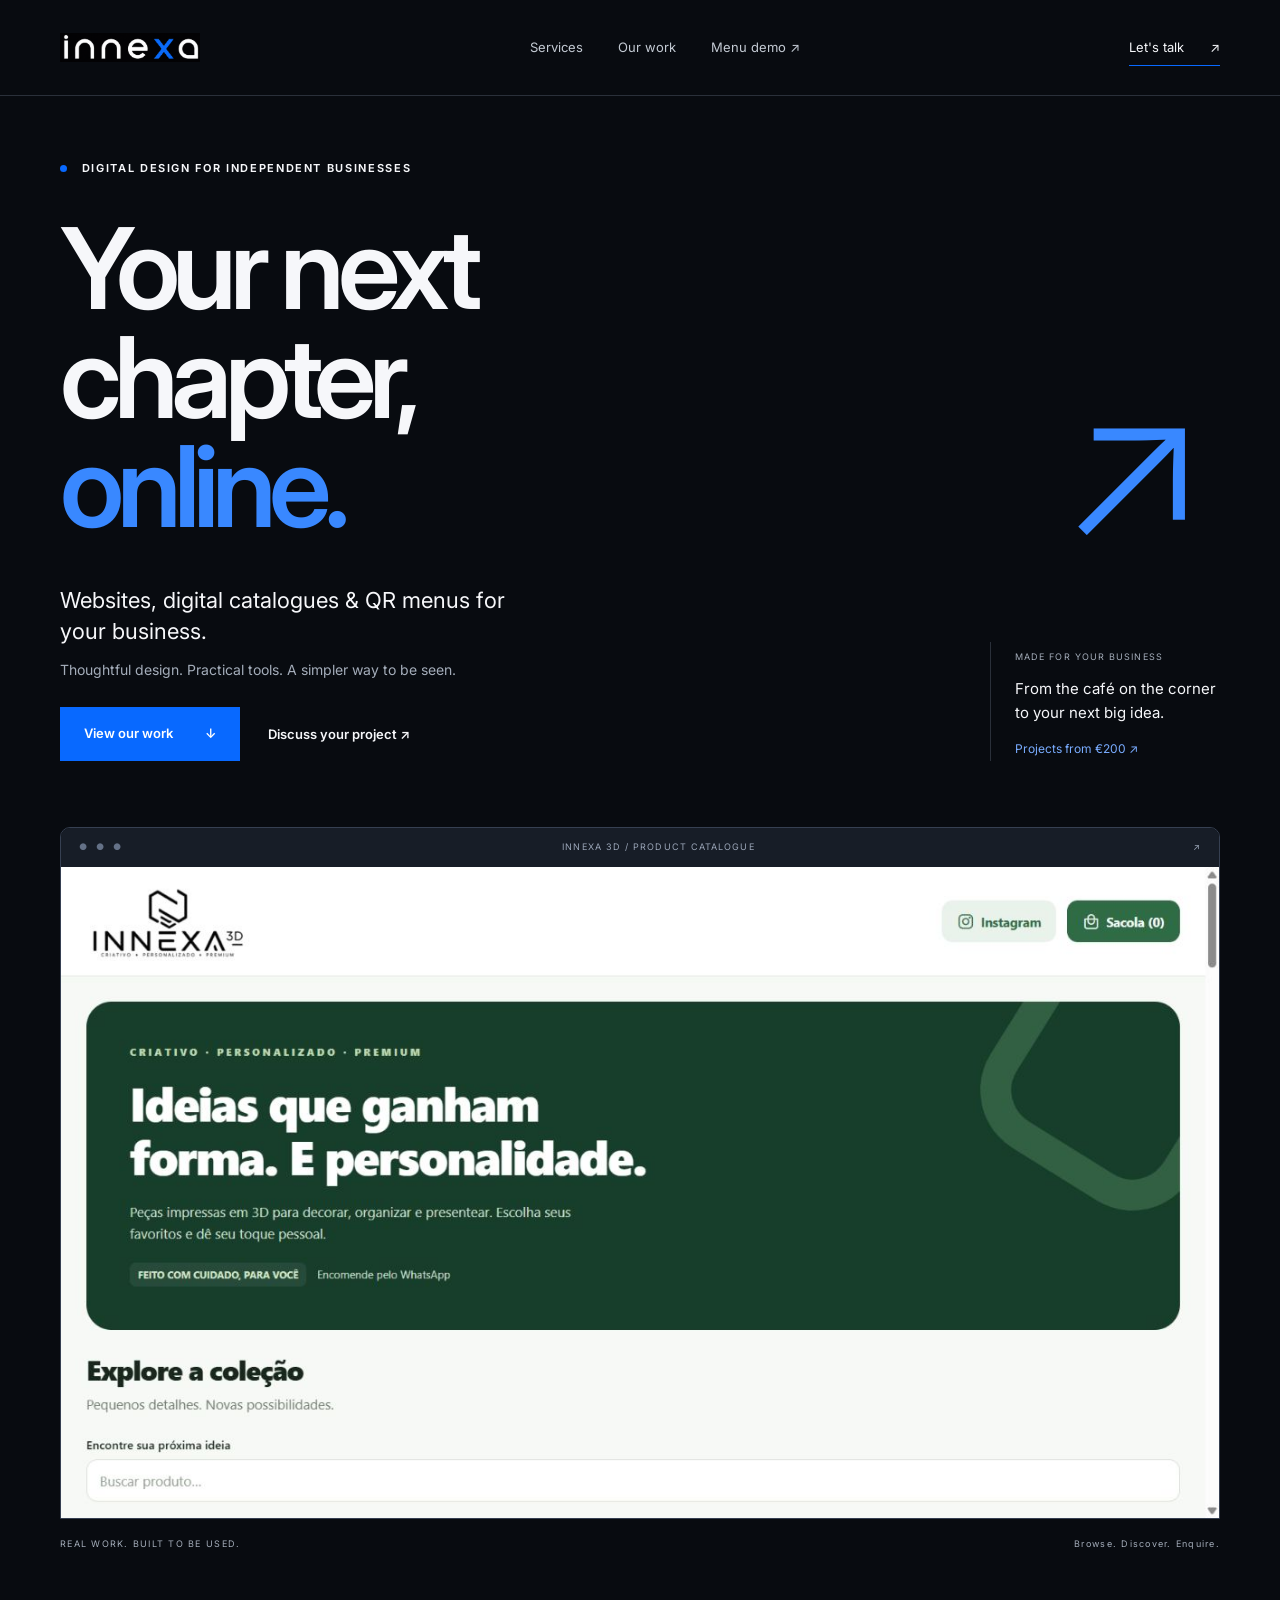
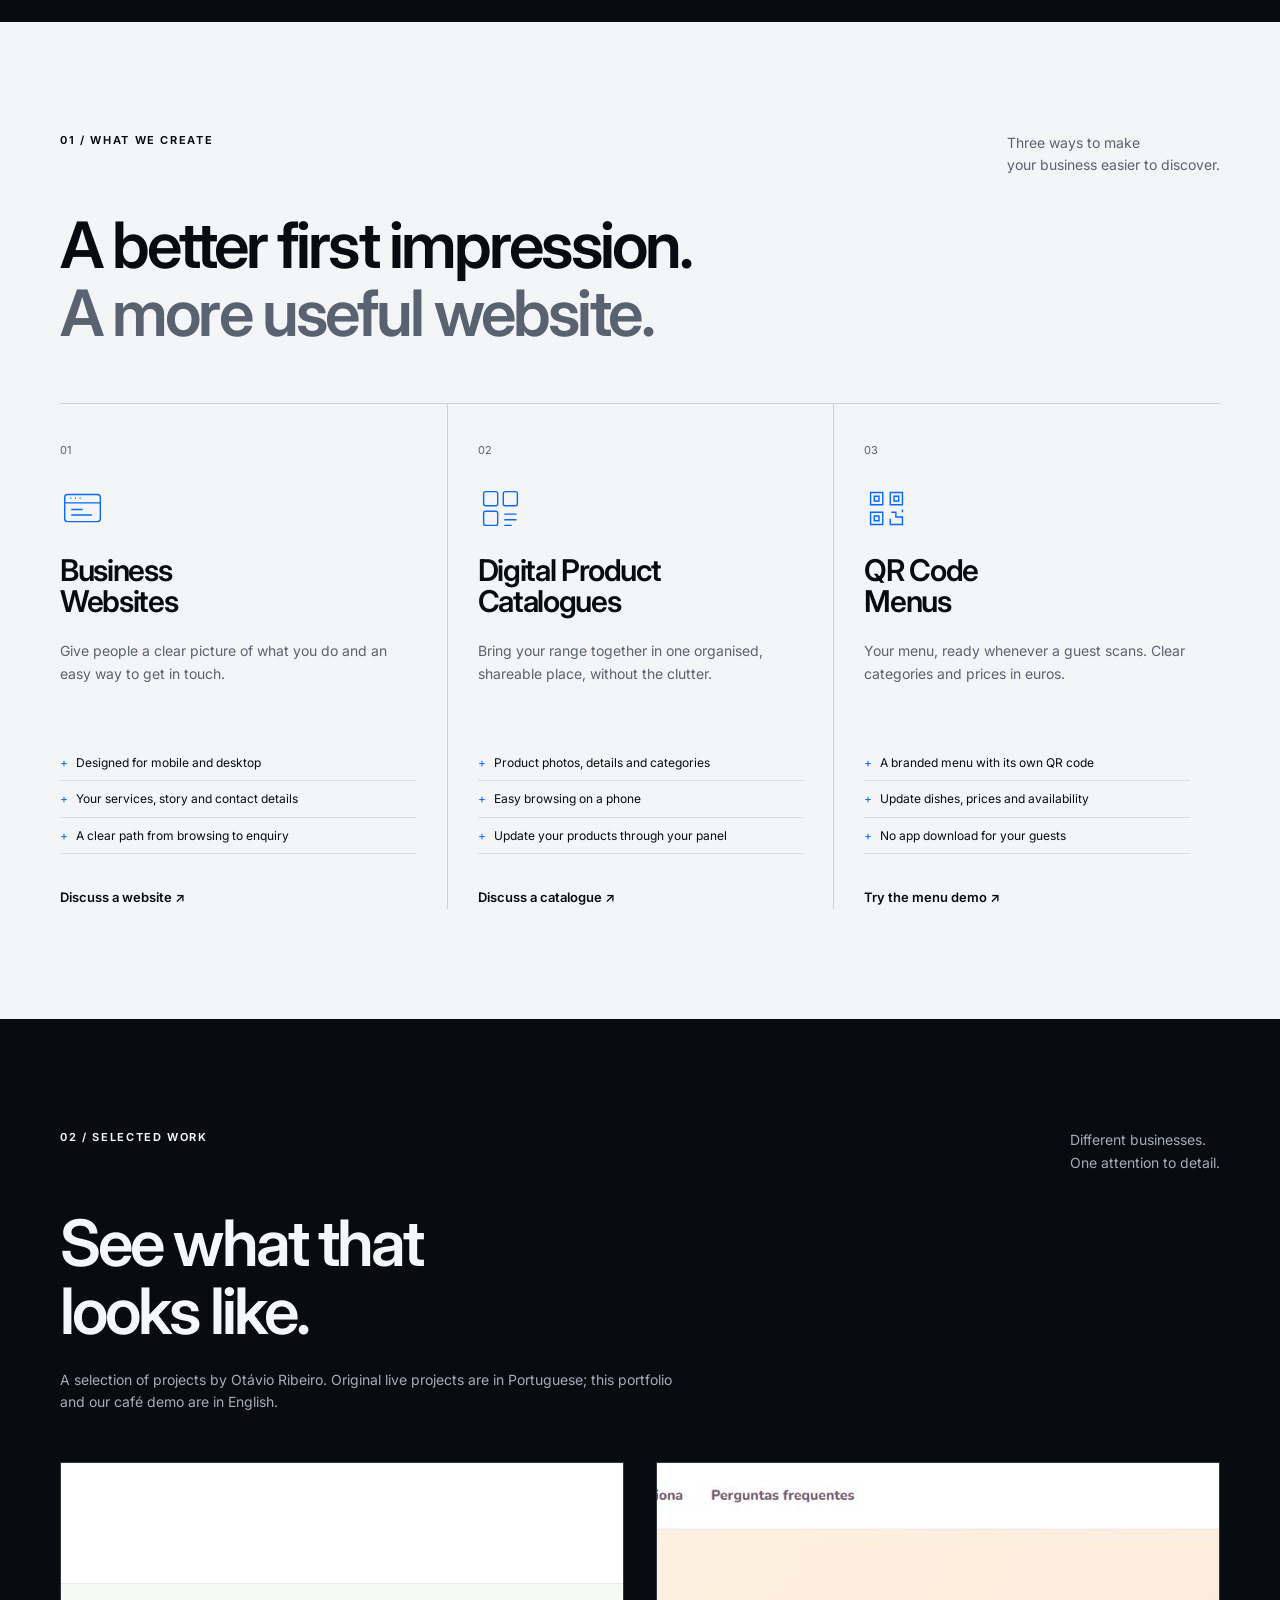
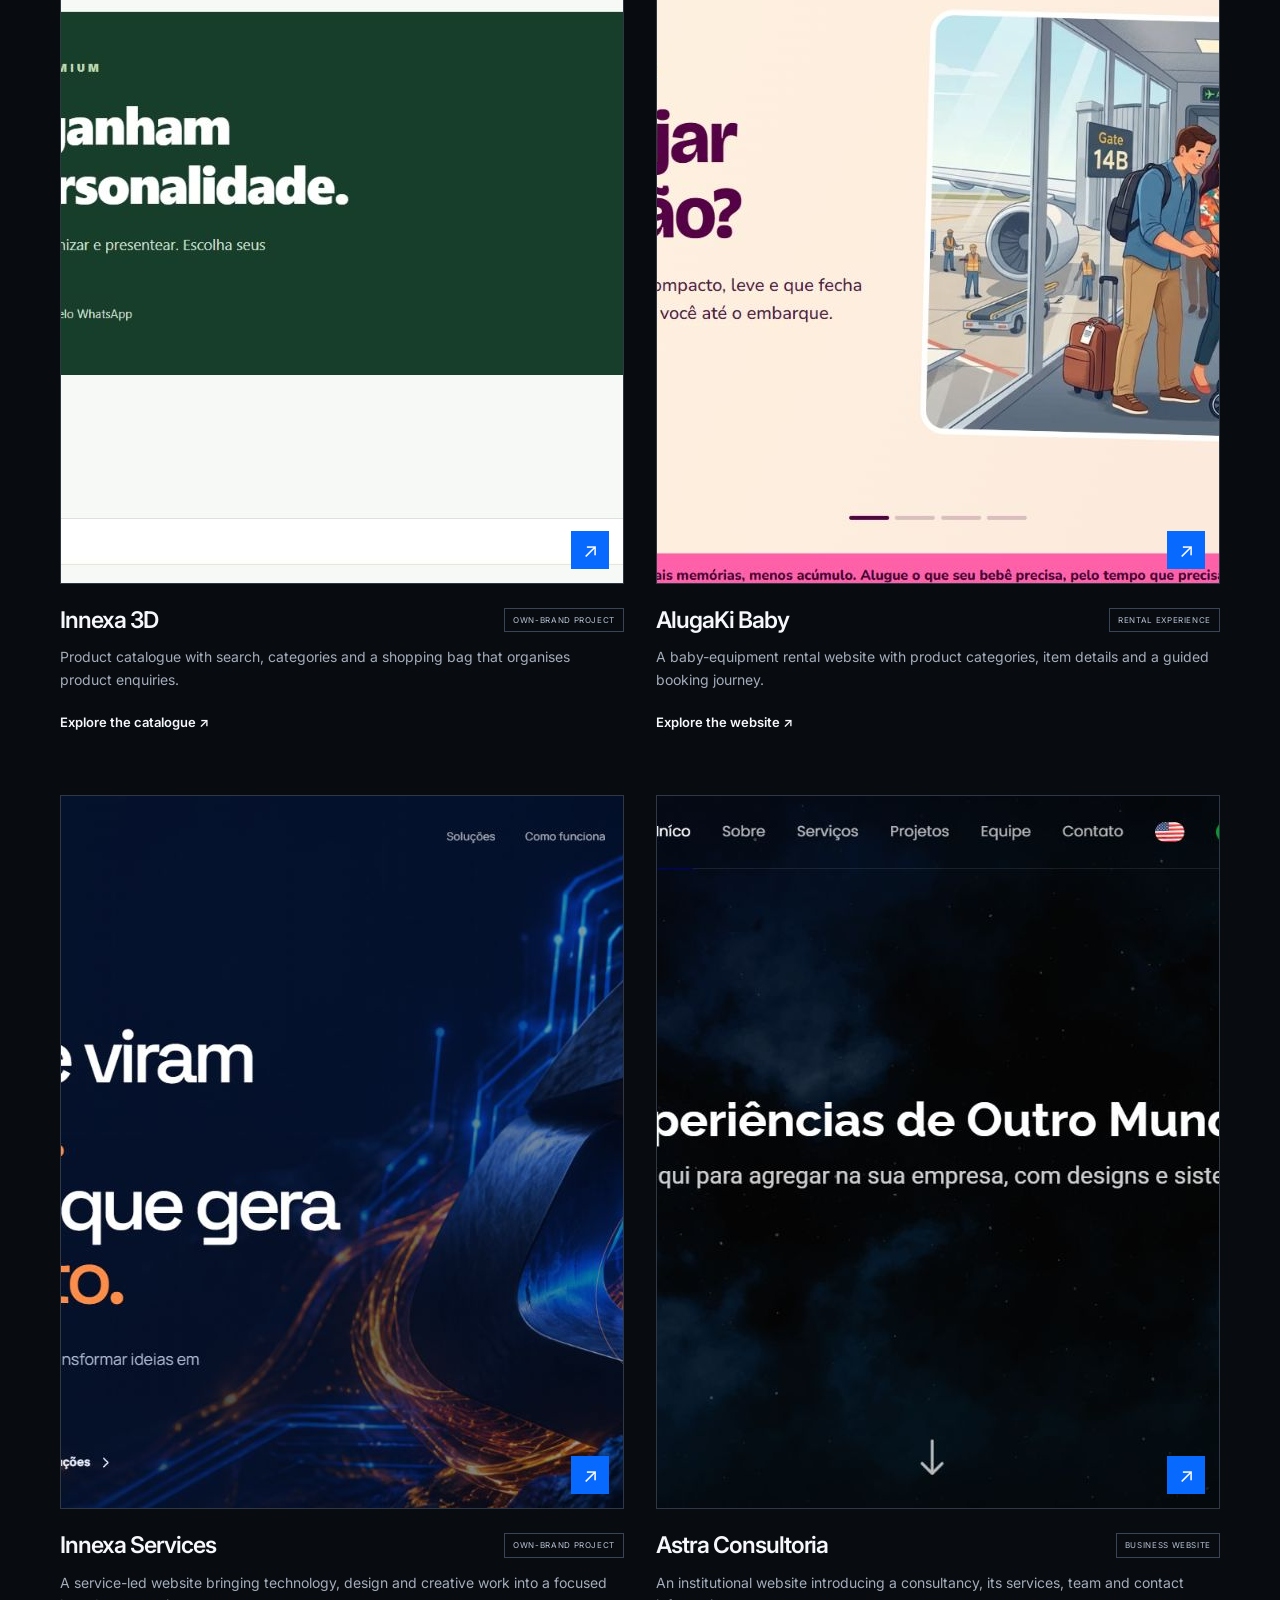
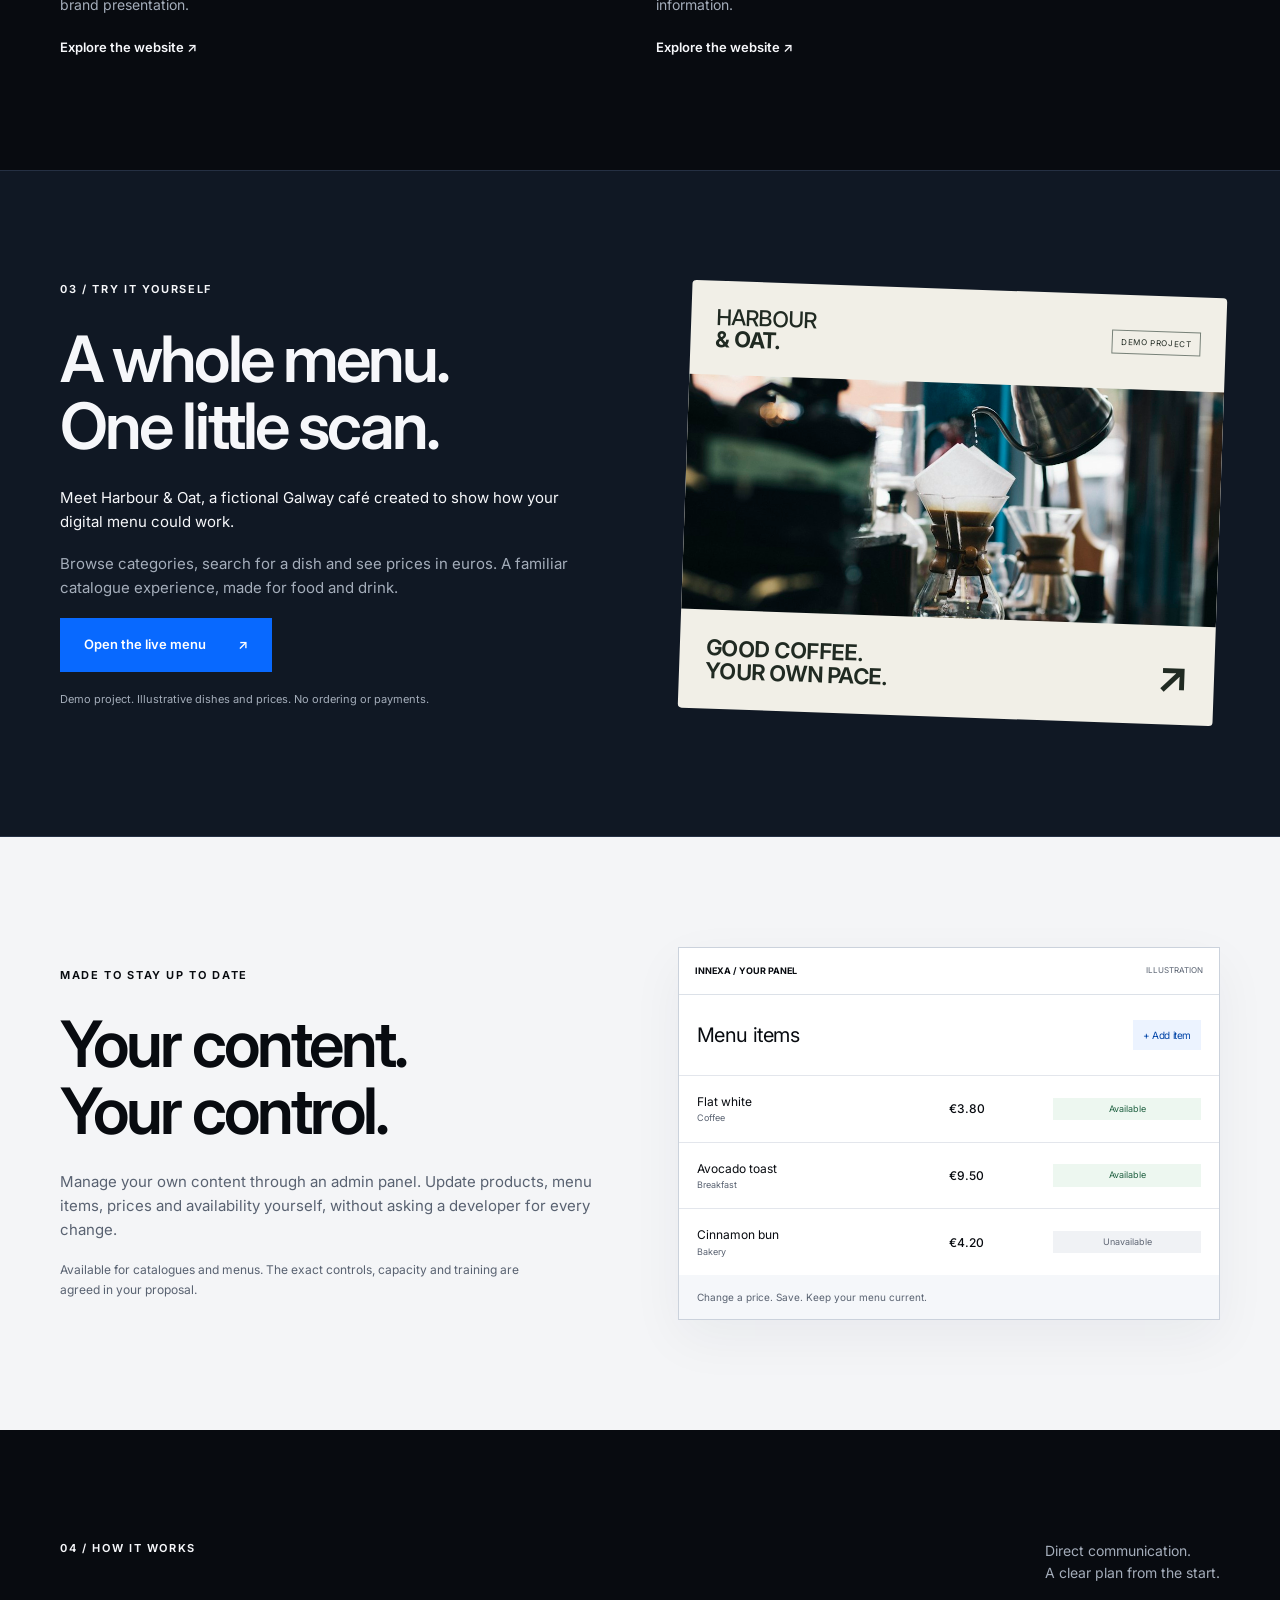
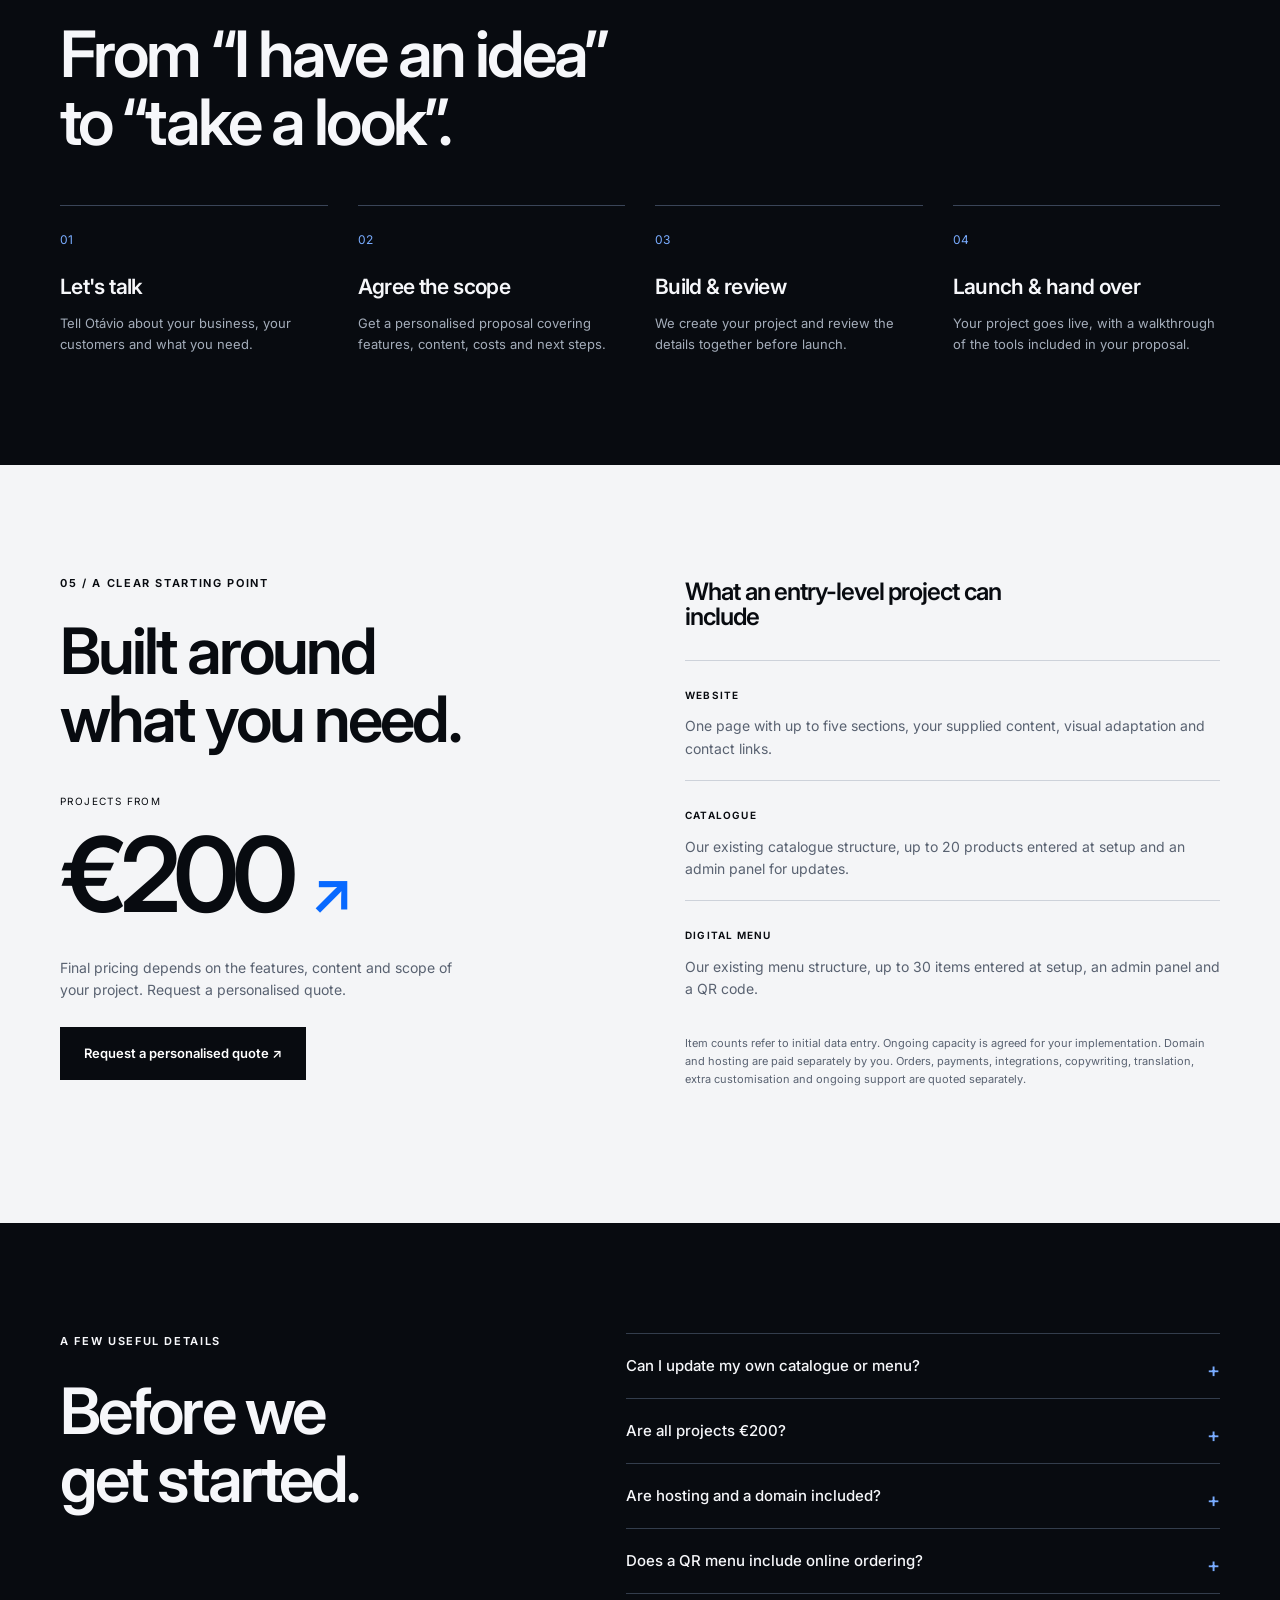
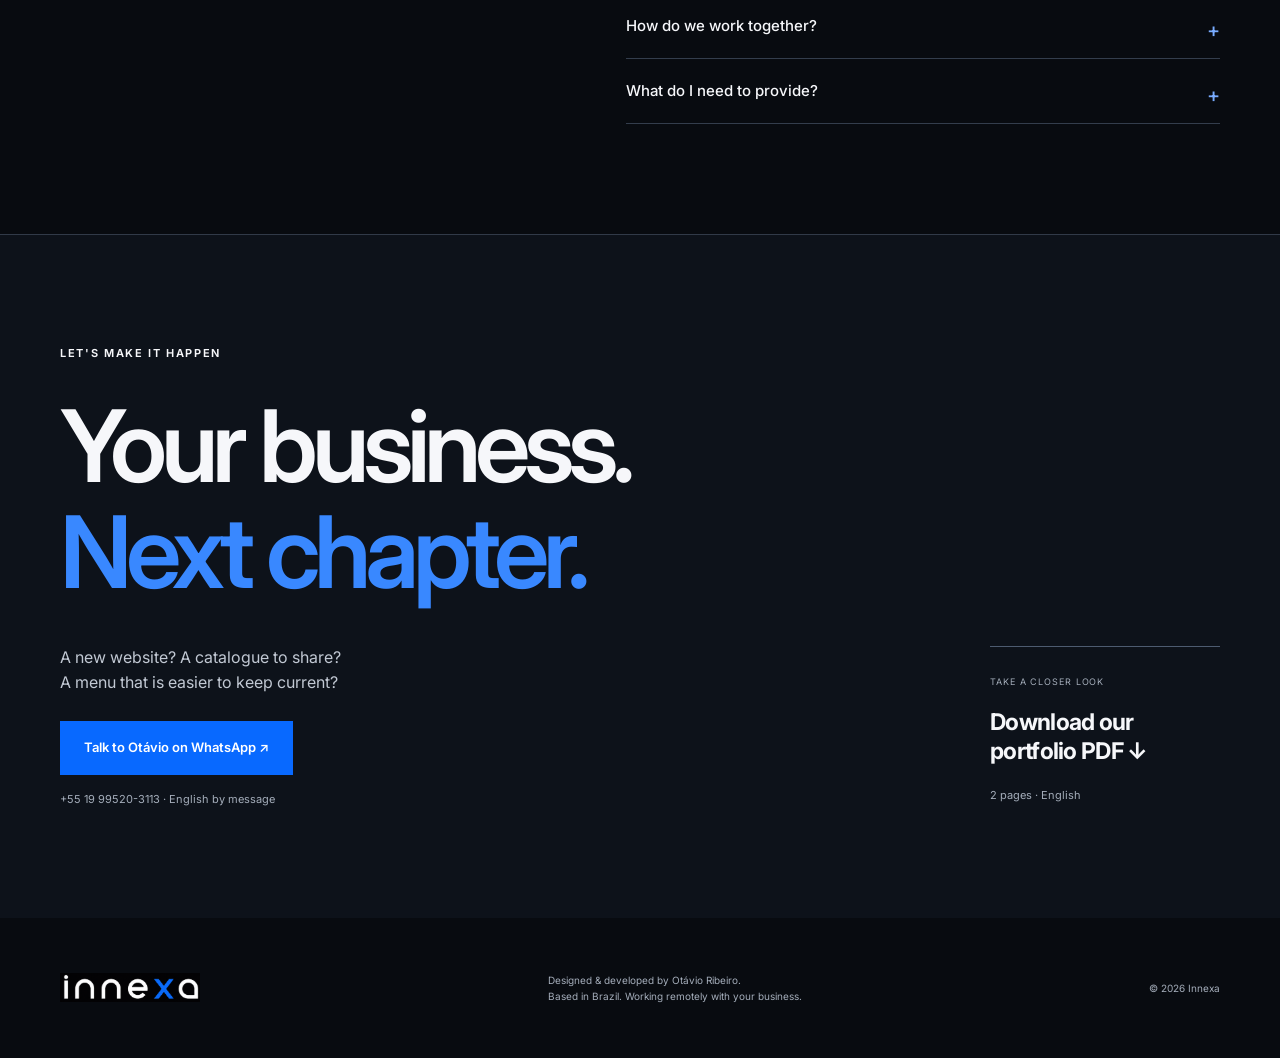
==== index.html @ e9f26f2a "Add Innexa Galway portfolio, menu demo and sales materials" ====
<!doctype html>
<html lang="en-IE">
<head>
  <meta charset="utf-8"><meta name="viewport" content="width=device-width,initial-scale=1">
  <title>Innexa | Websites, Catalogues & Digital Menus</title>
  <meta name="description" content="Websites, digital product catalogues and QR menus for independent businesses in Galway and beyond. Projects from €200. Built by Otávio Ribeiro, Innexa.">
  <meta name="theme-color" content="#080b10"><meta property="og:title" content="Your next chapter, online. | Innexa"><meta property="og:description" content="Websites, digital catalogues & QR menus for your business. Explore real projects and try our live café menu demo."><meta property="og:type" content="website"><meta property="og:image" content="assets/share.png">
  <link rel="icon" href="assets/favicon.svg" type="image/svg+xml"><link rel="stylesheet" href="styles.css"><script src="app.js" defer></script>
</head>
<body>
<a class="skip" href="#main">Skip to content</a>
<header class="header"><div class="wrap nav">
  <a class="brand" href="#" aria-label="Innexa home"><span class="wordmark"><img src="assets/innexa-logo.png" alt="Innexa"></span></a>
  <nav aria-label="Main navigation"><a href="#services">Services</a><a href="#work">Our work</a><a href="menu.html">Menu demo <span aria-hidden="true">↗</span></a></nav>
  <a class="nav-contact wa" href="https://wa.me/5519995203113?text=Hi%20Otavio%2C%20I%27d%20like%20to%20discuss%20a%20project%20for%20my%20business.">Let's talk <span aria-hidden="true">↗</span></a>
</div></header>
<main id="main">
<section class="hero wrap">
  <div class="eyebrow"><span class="blue-dot"></span> DIGITAL DESIGN FOR INDEPENDENT BUSINESSES</div>
  <h1>Your next<br>chapter,<br><span>online.</span><span class="hero-arrow" aria-hidden="true">↗</span></h1>
  <div class="hero-bottom"><div><p class="hero-summary">Websites, digital catalogues &amp; QR menus for your business.</p><p class="muted">Thoughtful design. Practical tools. A simpler way to be seen.</p><div class="actions"><a class="button primary" href="#work">View our work <span aria-hidden="true">↓</span></a><a class="text-link wa" href="https://wa.me/5519995203113?text=Hi%20Otavio%2C%20I%27d%20like%20to%20discuss%20a%20project%20for%20my%20business.">Discuss your project ↗</a></div></div><div class="hero-note"><span>MADE FOR YOUR BUSINESS</span><p>From the café on the corner<br>to your next big idea.</p><a href="#pricing">Projects from €200 ↗</a></div></div>
</section>
<section class="showcase wrap" aria-label="Featured project previews"><div class="browser-frame"><div class="browser-bar"><span class="browser-dots" aria-hidden="true">● ● ●</span><span>INNEXA 3D / PRODUCT CATALOGUE</span><span aria-hidden="true">↗</span></div><a href="https://inexxa3d.vercel.app/" target="_blank" rel="noopener noreferrer" aria-label="Visit the Innexa 3D catalogue, opens a new tab"><img src="assets/innexa3d.png" width="1280" height="720" alt="The Innexa 3D catalogue, featuring a searchable collection of products in its original Portuguese interface"></a></div><div class="showcase-caption"><span>REAL WORK. BUILT TO BE USED.</span><span>Browse. Discover. Enquire.</span></div></section>
<section id="services" class="section light"><div class="wrap"><div class="section-top"><span class="eyebrow">01 / WHAT WE CREATE</span><p>Three ways to make<br>your business easier to discover.</p></div><h2>A better first impression.<br><span class="grey">A more useful website.</span></h2>
<div class="service-grid">
<article class="service"><span class="service-number">01</span><svg class="service-icon" viewBox="0 0 48 48" aria-hidden="true"><rect x="5" y="9" width="38" height="29" rx="3"/><path d="M5 18h38M11 13h1m4 0h1m4 0h1M12 25h12m-12 6h22"/></svg><h3>Business <br>Websites</h3><p>Give people a clear picture of what you do and an easy way to get in touch.</p><ul><li>Designed for mobile and desktop</li><li>Your services, story and contact details</li><li>A clear path from browsing to enquiry</li></ul><a class="text-link wa" data-service="a business website" href="https://wa.me/5519995203113">Discuss a website ↗</a></article>
<article class="service"><span class="service-number">02</span><svg class="service-icon" viewBox="0 0 48 48" aria-hidden="true"><rect x="6" y="6" width="15" height="15" rx="2"/><rect x="27" y="6" width="15" height="15" rx="2"/><rect x="6" y="27" width="15" height="15" rx="2"/><path d="M28 30h13m-13 6h13m-13 6h8"/></svg><h3>Digital Product <br>Catalogues</h3><p>Bring your range together in one organised, shareable place, without the clutter.</p><ul><li>Product photos, details and categories</li><li>Easy browsing on a phone</li><li>Update your products through your panel</li></ul><a class="text-link wa" data-service="a digital catalogue" href="https://wa.me/5519995203113">Discuss a catalogue ↗</a></article>
<article class="service"><span class="service-number">03</span><svg class="service-icon" viewBox="0 0 48 48" aria-hidden="true"><path d="M7 7h13v13H7zM28 7h13v13H28zM7 28h13v13H7zM29 28h5v5h7v8H28v-6m13-7v-3"/><path d="M11 11h5v5h-5zM32 11h5v5h-5zM11 32h5v5h-5z"/></svg><h3>QR Code <br>Menus</h3><p>Your menu, ready whenever a guest scans. Clear categories and prices in euros.</p><ul><li>A branded menu with its own QR code</li><li>Update dishes, prices and availability</li><li>No app download for your guests</li></ul><a class="text-link" href="menu.html">Try the menu demo ↗</a></article>
</div></div></section>
<section id="work" class="section wrap"><div class="section-top"><span class="eyebrow">02 / SELECTED WORK</span><p>Different businesses.<br>One attention to detail.</p></div><h2>See what that<br>looks like.</h2><p class="section-intro muted">A selection of projects by Otávio Ribeiro. Original live projects are in Portuguese; this portfolio and our café demo are in English.</p>
<div class="work-grid">
<article class="project"><a class="project-image" href="https://inexxa3d.vercel.app/" target="_blank" rel="noopener noreferrer"><img loading="lazy" src="assets/innexa3d.png" width="1280" height="720" alt="Innexa 3D product catalogue screenshot"><span class="image-arrow" aria-hidden="true">↗</span></a><div class="project-heading"><h3>Innexa 3D</h3><span class="tag">OWN-BRAND PROJECT</span></div><p>Product catalogue with search, categories and a shopping bag that organises product enquiries.</p><a class="text-link" href="https://inexxa3d.vercel.app/" target="_blank" rel="noopener noreferrer">Explore the catalogue ↗</a></article>
<article class="project"><a class="project-image" href="https://reserva.alugakibaby.com.br/" target="_blank" rel="noopener noreferrer"><img loading="lazy" src="assets/alugaki.png" width="1280" height="720" alt="AlugaKi Baby rental catalogue screenshot"><span class="image-arrow" aria-hidden="true">↗</span></a><div class="project-heading"><h3>AlugaKi Baby</h3><span class="tag">RENTAL EXPERIENCE</span></div><p>A baby-equipment rental website with product categories, item details and a guided booking journey.</p><a class="text-link" href="https://reserva.alugakibaby.com.br/" target="_blank" rel="noopener noreferrer">Explore the website ↗</a></article>
<article class="project"><a class="project-image" href="https://innexaservio-drv7y6jo.manus.space/" target="_blank" rel="noopener noreferrer"><img loading="lazy" src="assets/innexa-services.png" width="1265" height="712" alt="Innexa services website screenshot"><span class="image-arrow" aria-hidden="true">↗</span></a><div class="project-heading"><h3>Innexa Services</h3><span class="tag">OWN-BRAND PROJECT</span></div><p>A service-led website bringing technology, design and creative work into a focused brand presentation.</p><a class="text-link" href="https://innexaservio-drv7y6jo.manus.space/" target="_blank" rel="noopener noreferrer">Explore the website ↗</a></article>
<article class="project"><a class="project-image" href="https://astraconsultoria.free.nf/" target="_blank" rel="noopener noreferrer"><img loading="lazy" src="assets/astra.png" width="1265" height="712" alt="Astra Consultoria business website screenshot"><span class="image-arrow" aria-hidden="true">↗</span></a><div class="project-heading"><h3>Astra Consultoria</h3><span class="tag">BUSINESS WEBSITE</span></div><p>An institutional website introducing a consultancy, its services, team and contact information.</p><a class="text-link" href="https://astraconsultoria.free.nf/" target="_blank" rel="noopener noreferrer">Explore the website ↗</a></article>
</div></section>
<section class="section demo-section"><div class="wrap demo-layout"><div><span class="eyebrow">03 / TRY IT YOURSELF</span><h2>A whole menu.<br>One little scan.</h2><p>Meet Harbour &amp; Oat, a fictional Galway café created to show how your digital menu could work.</p><p class="muted">Browse categories, search for a dish and see prices in euros. A familiar catalogue experience, made for food and drink.</p><a class="button primary" href="menu.html">Open the live menu <span aria-hidden="true">↗</span></a><p class="small muted">Demo project. Illustrative dishes and prices. No ordering or payments.</p></div><a class="menu-preview" href="menu.html" aria-label="Try the Harbour and Oat demo menu"><div class="menu-preview-top"><span>HARBOUR<br><b>&amp; OAT.</b></span><span class="demo-label">DEMO PROJECT</span></div><img src="assets/cafe.jpg" alt="Coffee and café food, illustrative menu photography" width="900" height="600" loading="lazy"><div class="menu-preview-bottom"><span>GOOD COFFEE.<br>YOUR OWN PACE.</span><span aria-hidden="true">↗</span></div></a></div></section>
<section class="section light"><div class="wrap manage-layout"><div><span class="eyebrow">MADE TO STAY UP TO DATE</span><h2>Your content.<br>Your control.</h2><p>Manage your own content through an admin panel. Update products, menu items, prices and availability yourself, without asking a developer for every change.</p><p class="small grey">Available for catalogues and menus. The exact controls, capacity and training are agreed in your proposal.</p></div><div class="admin-visual" role="img" aria-label="Illustrative admin panel showing menu items, editable prices and availability; not a connected or authenticated panel"><div class="admin-top"><b>INNEXA / YOUR PANEL</b><span>ILLUSTRATION</span></div><div class="admin-title">Menu items <span>+ Add item</span></div><div class="admin-row"><span>Flat white<small>Coffee</small></span><b>€3.80</b><span class="status">Available</span></div><div class="admin-row"><span>Avocado toast<small>Breakfast</small></span><b>€9.50</b><span class="status">Available</span></div><div class="admin-row"><span>Cinnamon bun<small>Bakery</small></span><b>€4.20</b><span class="status off">Unavailable</span></div><div class="admin-foot">Change a price. Save. Keep your menu current.</div></div></div></section>
<section id="process" class="section wrap"><div class="section-top"><span class="eyebrow">04 / HOW IT WORKS</span><p>Direct communication.<br>A clear plan from the start.</p></div><h2>From “I have an idea”<br>to “take a look”.</h2><div class="process-grid"><article><span>01</span><h3>Let's talk</h3><p>Tell Otávio about your business, your customers and what you need.</p></article><article><span>02</span><h3>Agree the scope</h3><p>Get a personalised proposal covering features, content, costs and next steps.</p></article><article><span>03</span><h3>Build &amp; review</h3><p>We create your project and review the details together before launch.</p></article><article><span>04</span><h3>Launch &amp; hand over</h3><p>Your project goes live, with a walkthrough of the tools included in your proposal.</p></article></div></section>
<section id="pricing" class="section light"><div class="wrap pricing-layout"><div><span class="eyebrow">05 / A CLEAR STARTING POINT</span><h2>Built around<br>what you need.</h2><div class="price"><span>PROJECTS FROM</span><strong>€200<span>↗</span></strong></div><p>Final pricing depends on the features, content and scope of your project. Request a personalised quote.</p><a class="button dark wa" href="https://wa.me/5519995203113?text=Hi%20Otavio%2C%20I%27d%20like%20a%20personalised%20quote%20for%20my%20business.">Request a personalised quote ↗</a></div><div class="starting"><h3>What an entry-level project can include</h3><article><span>WEBSITE</span><p>One page with up to five sections, your supplied content, visual adaptation and contact links.</p></article><article><span>CATALOGUE</span><p>Our existing catalogue structure, up to 20 products entered at setup and an admin panel for updates.</p></article><article><span>DIGITAL MENU</span><p>Our existing menu structure, up to 30 items entered at setup, an admin panel and a QR code.</p></article><p class="small grey">Item counts refer to initial data entry. Ongoing capacity is agreed for your implementation. Domain and hosting are paid separately by you. Orders, payments, integrations, copywriting, translation, extra customisation and ongoing support are quoted separately.</p></div></div></section>
<section class="section wrap faq-layout"><div><span class="eyebrow">A FEW USEFUL DETAILS</span><h2>Before we<br>get started.</h2></div><div class="faq"><details><summary>Can I update my own catalogue or menu?</summary><p>Yes. Catalogue and menu projects include an admin panel for the content agreed in your proposal. We confirm the available controls and capacity before building.</p></details><details><summary>Are all projects €200?</summary><p>No. €200 is a starting investment for a limited entry-level scope. Your final quote depends on features, content, integrations and customisation.</p></details><details><summary>Are hosting and a domain included?</summary><p>No. You pay the domain and hosting providers directly. We agree on a suitable setup before launch. Additional support is quoted separately.</p></details><details><summary>Does a QR menu include online ordering?</summary><p>The basic menu is for browsing. Ordering, payments and other integrations are optional additions that require a separate quote.</p></details><details><summary>How do we work together?</summary><p>You communicate directly with Otávio Ribeiro in English by message. Innexa develops projects remotely from Brazil, working with businesses in Galway and beyond.</p></details><details><summary>What do I need to provide?</summary><p>Your logo, business details, approved text, product or menu information and images you have permission to use. Content creation and translation can be discussed separately.</p></details></div></section>
<section id="contact" class="contact section"><div class="wrap"><span class="eyebrow">LET'S MAKE IT HAPPEN</span><h2>Your business.<br><span>Next chapter.</span></h2><div class="contact-bottom"><div><p>A new website? A catalogue to share?<br>A menu that is easier to keep current?</p><a class="button primary wa" href="https://wa.me/5519995203113?text=Hi%20Otavio%2C%20I%27d%20like%20to%20discuss%20a%20project%20for%20my%20business.">Talk to Otávio on WhatsApp ↗</a><p class="small muted">+55 19 99520-3113 · English by message</p></div><a class="download-link" href="downloads/Innexa_Portfolio.pdf" download><span>TAKE A CLOSER LOOK</span><b>Download our<br>portfolio PDF ↓</b><small>2 pages · English</small></a></div></div></section>
</main>
<footer class="wrap footer"><a class="brand" href="#" aria-label="Back to top"><span class="wordmark"><img src="assets/innexa-logo.png" alt="Innexa" loading="lazy"></span></a><p>Designed &amp; developed by Otávio Ribeiro.<br>Based in Brazil. Working remotely with your business.</p><span>© 2026 Innexa</span></footer>
</body></html>
---- styles.css ----
@font-face{font-family:Innexa;src:url('assets/Inter.ttf') format('truetype');font-weight:100 900;font-display:swap}
:root{--ink:#080b10;--paper:#f4f5f7;--blue:#0869ff;--text:#f6f7fa;--muted:#a4adba;--line:#2a303a;--grey:#596271}*{box-sizing:border-box}html{scroll-behavior:smooth;scroll-padding-top:100px}body{margin:0;background:var(--ink);color:var(--text);font-family:Innexa,Arial,Helvetica,sans-serif;font-size:16px;line-height:1.6;-webkit-font-smoothing:antialiased}a{color:inherit;text-decoration:none}button,input{font:inherit}button,a,summary{-webkit-tap-highlight-color:transparent}a:focus-visible,button:focus-visible,input:focus-visible,summary:focus-visible{outline:3px solid #77afff;outline-offset:6px}img{max-width:100%;display:block}h1,h2,h3,p{margin:0}h1,h2,h3{line-height:1.06;letter-spacing:-.045em}h2{font-size:clamp(38px,5vw,66px);font-weight:600}h3{font-size:26px;font-weight:600}p{max-width:62ch}.wrap{width:min(1160px,calc(100% - 80px));margin-inline:auto}.section{padding-block:110px}.eyebrow{font-size:11px;letter-spacing:.15em;font-weight:650;display:block}.muted{color:var(--muted)}.grey{color:var(--grey)}.small{font-size:12px;line-height:1.65}.light{background:var(--paper);color:var(--ink)}.skip{position:fixed;top:-100px;left:20px;background:white;color:black;z-index:100;padding:12px}.skip:focus{top:10px}.header{border-bottom:1px solid var(--line);background:var(--ink)}.nav{height:95px;display:flex;align-items:center;justify-content:space-between;gap:25px}.wordmark{display:block;overflow:hidden;width:140px;height:38px;position:relative}.wordmark img{position:absolute;width:150px;max-width:none;left:-5px;top:-89px}.nav nav{display:flex;gap:35px;font-size:13px}.nav nav a{color:#c3cad3}.nav nav a:hover,.text-link:hover{color:#79acff}.nav-contact{border-bottom:1px solid var(--blue);padding-block:8px;font-size:13px;display:flex;gap:26px}.hero{padding-top:64px;padding-bottom:50px}.blue-dot{display:inline-block;background:var(--blue);width:7px;height:7px;border-radius:50%;margin-right:10px}.hero h1{font-size:clamp(68px,8.8vw,116px);line-height:.97;font-weight:600;position:relative;margin-top:36px;letter-spacing:-.065em}.hero h1>span:not(.hero-arrow){color:#3988ff}.hero-arrow{position:absolute;right:2%;bottom:0;color:#3988ff;font-size:1.8em;font-weight:300;line-height:.8}.hero-bottom{margin-top:44px;display:flex;justify-content:space-between;gap:30px;align-items:flex-end}.hero-summary{font-size:22px;line-height:1.4;max-width:460px;margin-bottom:12px}.hero .muted{font-size:14px}.actions{display:flex;gap:28px;align-items:center;margin-top:26px}.button{display:inline-flex;align-items:center;justify-content:space-between;gap:32px;font-size:13px;line-height:1.5;font-weight:600;padding:16px 23px;border:1px solid transparent;min-height:52px;transition:background .15s,transform .15s}.button:hover{transform:translateY(-2px)}.primary{background:var(--blue);color:#fff}.primary:hover{background:#0057df}.dark{background:var(--ink);color:#fff}.text-link{font-size:13px;font-weight:600;display:inline-block}.hero-note{border-left:1px solid var(--line);padding-left:24px;min-width:230px}.hero-note>span{font-size:9px;color:var(--muted);letter-spacing:.12em}.hero-note p{font-size:15px;margin:10px 0}.hero-note>a{font-size:12px;color:#79acff}.showcase{padding:16px 0 70px}.browser-frame{border:1px solid #364052;border-radius:10px 10px 0 0;overflow:hidden}.browser-bar{height:39px;display:flex;justify-content:space-between;align-items:center;gap:15px;padding:0 18px;background:#171d27;font-size:9px;letter-spacing:.12em;color:#9ba6b8}.browser-dots{color:#647187;letter-spacing:3px}.browser-frame img{width:100%;height:auto}.showcase-caption{display:flex;justify-content:space-between;font-size:9px;letter-spacing:.14em;color:var(--muted);margin-top:18px}.section-top{display:flex;justify-content:space-between;align-items:flex-start;gap:30px;margin-bottom:35px}.section-top p{font-size:14px;color:var(--muted);line-height:1.6}.light .section-top p{color:var(--grey)}.service-grid{display:grid;grid-template-columns:repeat(3,1fr);margin-top:56px;border-top:1px solid #cdd2da}.service{padding:32px 30px 0 0;position:relative}.service+.service{border-left:1px solid #cdd2da;padding-left:30px}.service-number{font-size:11px;color:var(--grey)}.service-icon{width:45px;height:45px;display:block;fill:none;stroke:var(--blue);stroke-width:1.5;margin:24px 0}.service h3{font-size:30px;margin-bottom:22px}.service p{color:var(--grey);font-size:14px;min-height:85px}.service ul{list-style:none;padding:0;margin:20px 0 30px;font-size:12px}.service li{padding:8px 0;border-bottom:1px solid #dde1e7}.service li:before{content:'+';margin-right:8px;color:var(--blue)}.section-intro{margin-top:24px;font-size:14px;max-width:620px}.work-grid{display:grid;grid-template-columns:repeat(2,1fr);gap:60px 32px;margin-top:48px}.project-image{position:relative;display:block;overflow:hidden;border:1px solid #303844;background:#141a24}.project-image img{width:100%;aspect-ratio:16/9;object-fit:cover;transition:transform .3s}.project-image:hover img{transform:scale(1.025)}.image-arrow{position:absolute;bottom:14px;right:14px;background:var(--blue);height:38px;width:38px;text-align:center;line-height:38px;font-size:20px}.project-heading{display:flex;justify-content:space-between;align-items:center;gap:12px;margin-top:24px}.project-heading h3{font-size:23px}.tag{font-size:8px;letter-spacing:.08em;color:#b8c3d4;border:1px solid #394456;padding:5px 8px;white-space:nowrap}.project>p{font-size:14px;color:var(--muted);margin:14px 0 18px}.demo-section{background:#101824;border-block:1px solid #253043}.demo-layout{display:grid;grid-template-columns:1fr 1fr;gap:90px;align-items:center}.demo-layout h2{margin:26px 0}.demo-layout p{font-size:15px;margin-bottom:18px}.demo-layout .small{font-size:11px;margin-top:18px}.menu-preview{background:#f1efe7;color:#202a22;border-radius:4px;overflow:hidden;display:block;transform:rotate(2deg);transition:transform .25s}.menu-preview:hover{transform:rotate(0)}.menu-preview-top{display:flex;justify-content:space-between;padding:25px;align-items:center}.menu-preview-top>span:first-child{font-size:22px;line-height:1;font-weight:500;letter-spacing:-.04em}.demo-label{font-size:8px;letter-spacing:.08em;border:1px solid #788279;padding:5px 8px}.menu-preview img{width:100%;height:235px;object-fit:cover}.menu-preview-bottom{display:flex;justify-content:space-between;align-items:center;padding:26px;font-size:22px;line-height:1.05;font-weight:650;letter-spacing:-.02em}.menu-preview-bottom>span:last-child{font-size:45px}.manage-layout{display:grid;grid-template-columns:1fr 1fr;gap:75px;align-items:center}.manage-layout h2{margin:25px 0}.manage-layout p{font-size:15px;color:var(--grey)}.manage-layout .small{font-size:12px;margin-top:18px}.admin-visual{border:1px solid #cbd2dc;background:#fff;box-shadow:0 18px 50px #101e3a0d}.admin-top{padding:16px;font-size:9px;display:flex;justify-content:space-between;border-bottom:1px solid #dce1e8}.admin-top span{color:var(--grey);font-size:8px}.admin-title{padding:24px 18px;font-size:20px;letter-spacing:-.02em;display:flex;align-items:center;justify-content:space-between}.admin-title span{font-size:10px;background:#ecf3ff;color:#0044a8;padding:7px 10px}.admin-row{display:grid;grid-template-columns:1.3fr .5fr .8fr;align-items:center;gap:12px;padding:16px 18px;border-top:1px solid #e3e6ec;font-size:12px}.admin-row small{display:block;color:var(--grey);font-size:9px}.admin-row b{font-weight:500}.status{color:#226243;background:#edf7f0;padding:4px 6px;font-size:9px;text-align:center}.status.off{color:#606775;background:#f0f2f5}.admin-foot{background:#f5f7fa;font-size:10px;padding:14px 18px;color:var(--grey)}.process-grid{display:grid;grid-template-columns:repeat(4,1fr);gap:30px;margin-top:50px}.process-grid article{border-top:1px solid #3a4558;padding-top:20px}.process-grid span{font-size:12px;color:#79acff}.process-grid h3{font-size:21px;margin:24px 0 15px;letter-spacing:-.03em}.process-grid p{font-size:13px;color:var(--muted)}.pricing-layout{display:grid;grid-template-columns:1fr 1fr;gap:90px}.pricing-layout h2{margin:25px 0 40px}.price>span{font-size:10px;letter-spacing:.14em;display:block}.price strong{font-size:104px;letter-spacing:-.075em;line-height:1.25;font-weight:600;display:block}.price strong span{font-size:60px;color:var(--blue);margin-left:20px}.pricing-layout>div>p{font-size:14px;color:var(--grey);margin:18px 0 25px;max-width:420px}.starting{padding-top:4px}.starting h3{font-size:24px;margin-bottom:30px;max-width:330px}.starting article{border-top:1px solid #cdd2da;padding:20px 0}.starting article>span{font-size:10px;letter-spacing:.12em;font-weight:650}.starting article p{font-size:14px;color:var(--grey);margin-top:9px}.starting>p.small{font-size:11px;max-width:100%;margin-top:13px}.faq-layout{display:grid;grid-template-columns:1fr 1.25fr;gap:90px}.faq-layout h2{margin-top:26px}.faq details{border-bottom:1px solid #333d4c;padding:20px 0}.faq details:first-child{border-top:1px solid #333d4c}.faq summary{cursor:pointer;list-style:none;padding-right:30px;position:relative;font-size:15px;font-weight:500}.faq summary:after{content:'+';position:absolute;right:0;color:#79acff;font-size:20px}.faq details[open] summary:after{content:'−'}.faq p{font-size:13px;color:var(--muted);margin-top:15px;padding-right:25px}.contact{border-top:1px solid #313a48;background:#0d121a}.contact h2{font-size:clamp(52px,8vw,100px);margin-top:30px;letter-spacing:-.06em}.contact h2>span{color:#3988ff}.contact-bottom{display:flex;justify-content:space-between;gap:35px;margin-top:40px;align-items:center}.contact-bottom p{color:#c1c8d3;font-size:16px;margin-bottom:25px}.contact-bottom p.small{font-size:11px;margin-top:15px;margin-bottom:0;color:var(--muted)}.download-link{border-top:1px solid #4d5b70;min-width:230px;padding-top:20px}.download-link>span{font-size:9px;letter-spacing:.1em;color:var(--muted)}.download-link b{display:block;font-size:23px;line-height:1.25;letter-spacing:-.03em;margin:15px 0}.download-link small{font-size:11px;color:var(--muted)}.footer{display:flex;align-items:center;justify-content:space-between;gap:30px;min-height:140px}.footer p,.footer>span{font-size:10px;color:var(--muted)}
@media(min-width:1600px){.hero h1{font-size:128px}}@media(max-width:950px){.wrap{width:calc(100% - 48px)}.section{padding-block:80px}.hero-arrow{right:0}.service-grid{gap:0}.service{padding-right:18px}.service+.service{padding-left:18px}.service h3{font-size:25px}.service p{min-height:108px}.demo-layout,.manage-layout,.pricing-layout,.faq-layout{gap:35px}.project-heading{align-items:flex-start;flex-direction:column;gap:8px}.process-grid{grid-template-columns:repeat(2,1fr)}.hero-note{min-width:180px}.menu-preview img{height:200px}.hero-summary{font-size:20px}.hero-bottom{align-items:flex-start}.hero-note p{font-size:13px}}
@media(max-width:640px){html{scroll-padding-top:20px}.wrap{width:calc(100% - 40px)}.nav{height:78px;gap:12px}.wordmark{width:110px;height:29px}.wordmark img{width:118px;top:-70px;left:-4px}.nav nav{gap:14px;font-size:11px}.nav nav>a:first-child{display:none}.nav-contact{font-size:11px;gap:8px}.hero{padding-top:44px}.eyebrow{font-size:9px;letter-spacing:.12em}.hero h1{font-size:clamp(65px,16vw,100px);margin-top:28px}.hero-arrow{font-size:1.15em;bottom:4px;right:0}.hero-bottom{display:block;margin-top:30px}.hero-summary{font-size:20px;max-width:290px}.hero .muted{font-size:12px}.actions{gap:18px;flex-wrap:wrap}.button{font-size:12px;padding:14px 17px;gap:22px;min-height:48px}.actions .text-link{font-size:11px}.hero-note{margin-top:32px;border-left:0;border-top:1px solid var(--line);padding:18px 0 0;display:grid;grid-template-columns:1fr 1fr;gap:5px}.hero-note>span{grid-column:1/-1;font-size:8px}.hero-note p{margin:3px 0;font-size:12px}.hero-note>a{align-self:end;font-size:11px;justify-self:end}.showcase{padding-bottom:45px}.browser-bar{font-size:7px;padding:0 10px;height:28px}.showcase-caption{font-size:7px;letter-spacing:.08em}.section{padding-block:64px}h2{font-size:39px;letter-spacing:-.05em}.section-top{margin-bottom:28px}.section-top p{font-size:11px}.service-grid,.work-grid,.demo-layout,.manage-layout,.pricing-layout,.faq-layout{grid-template-columns:1fr}.service{padding:25px 0 35px!important;border:0!important;border-bottom:1px solid #cdd2da!important}.service-number{float:right}.service-icon{margin:0 0 20px}.service h3{font-size:30px}.service h3 br{display:none}.service p{min-height:0;max-width:42ch}.service ul{margin:15px 0 20px}.service-grid{margin-top:35px}.work-grid{gap:40px;margin-top:35px}.project-heading{flex-direction:row;align-items:center}.project-heading h3{font-size:21px}.tag{font-size:7px}.project>p{font-size:13px}.section-intro{font-size:13px}.demo-layout{gap:38px}.demo-layout h2{margin-top:22px}.menu-preview{transform:rotate(0)}.menu-preview img{height:225px}.manage-layout{gap:35px}.manage-layout p{font-size:14px}.admin-row{padding:14px;font-size:11px}.admin-top{font-size:8px}.admin-top span{font-size:7px}.process-grid{gap:26px 18px;margin-top:35px}.process-grid h3{font-size:19px}.process-grid p{font-size:12px}.process-grid article{padding-top:15px}.pricing-layout h2{margin-bottom:30px}.price strong{font-size:90px}.starting{padding-top:16px}.faq-layout{gap:35px}.faq summary{font-size:14px}.contact h2{font-size:57px}.contact-bottom{flex-direction:column;align-items:stretch;gap:40px}.download-link{display:block;min-width:0}.download-link b br{display:none}.footer{flex-wrap:wrap;gap:20px;padding-block:30px}.footer p{order:3;width:100%}.footer>span{margin-left:auto}}
@media(prefers-reduced-motion:reduce){html{scroll-behavior:auto}*,*:before,*:after{transition:none!important;animation:none!important}}
.wordmark{height:29px}@media(max-width:640px){.wordmark{height:23px}}
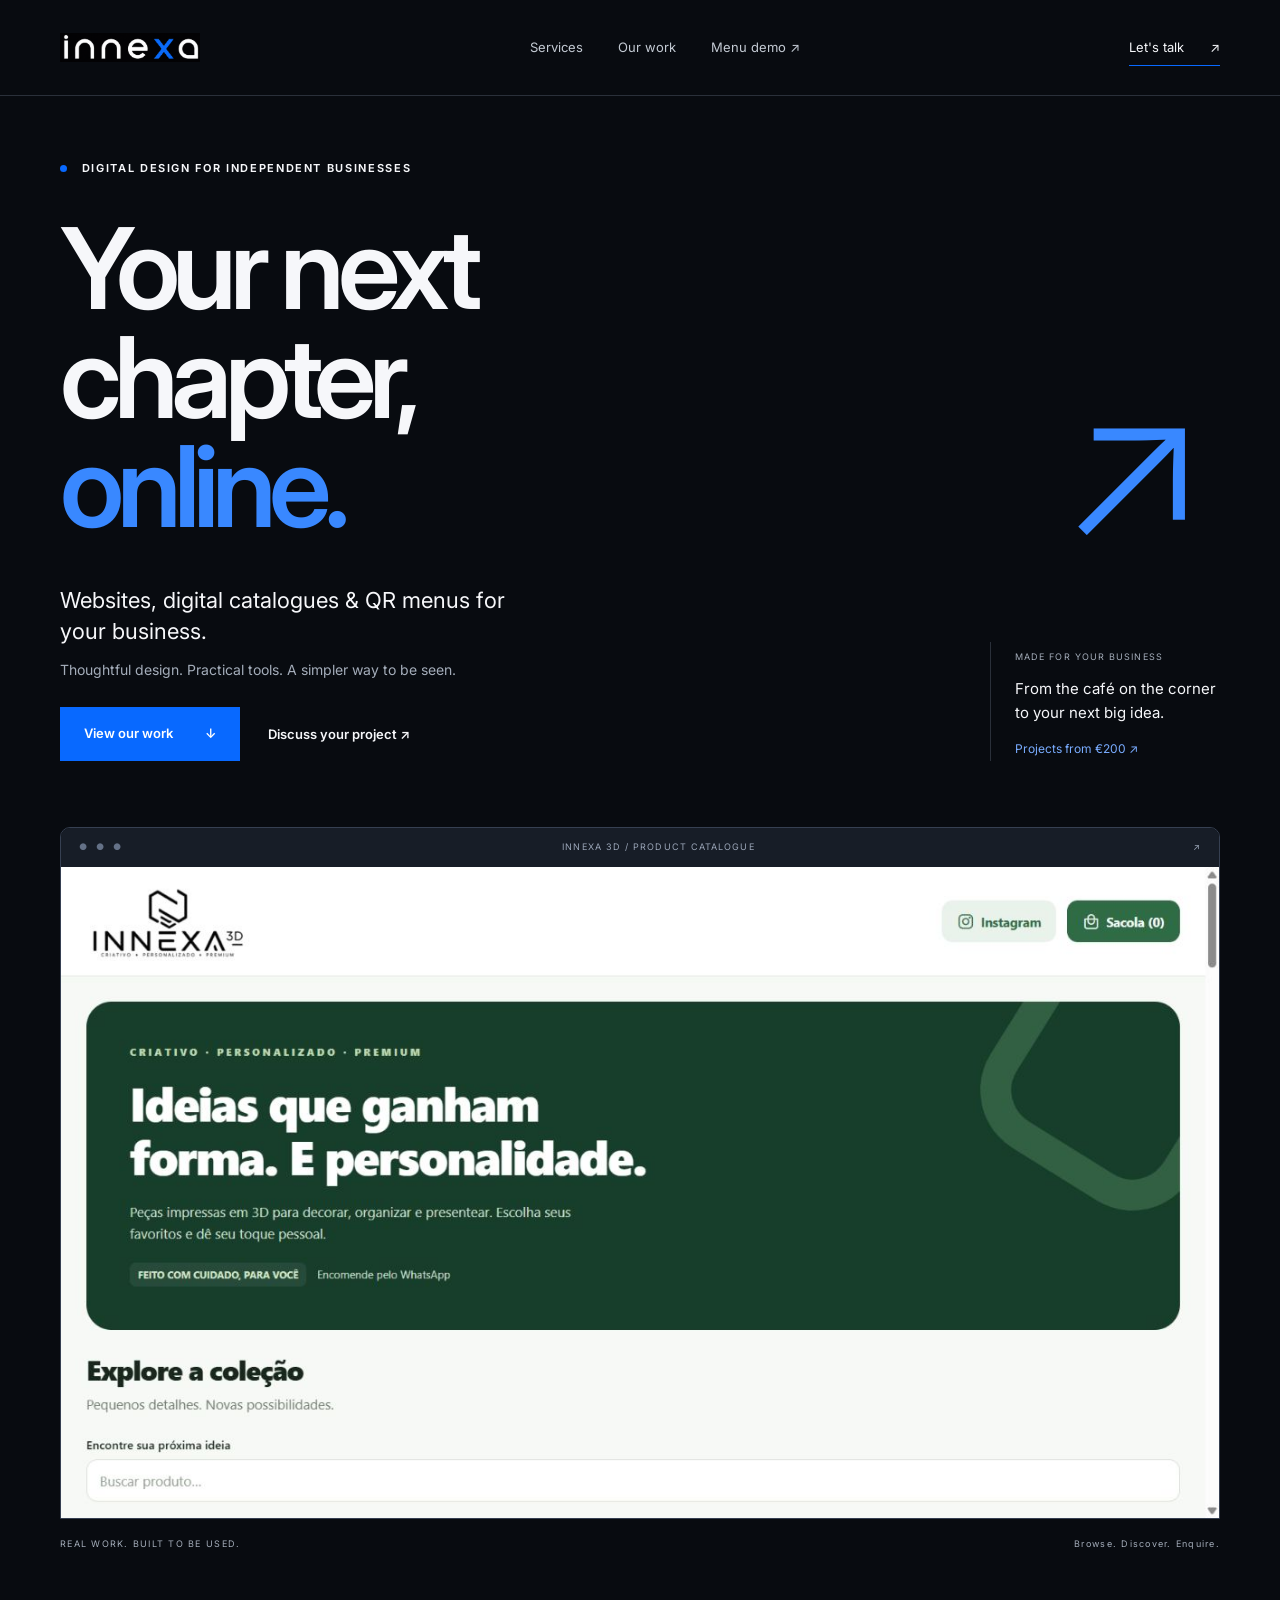
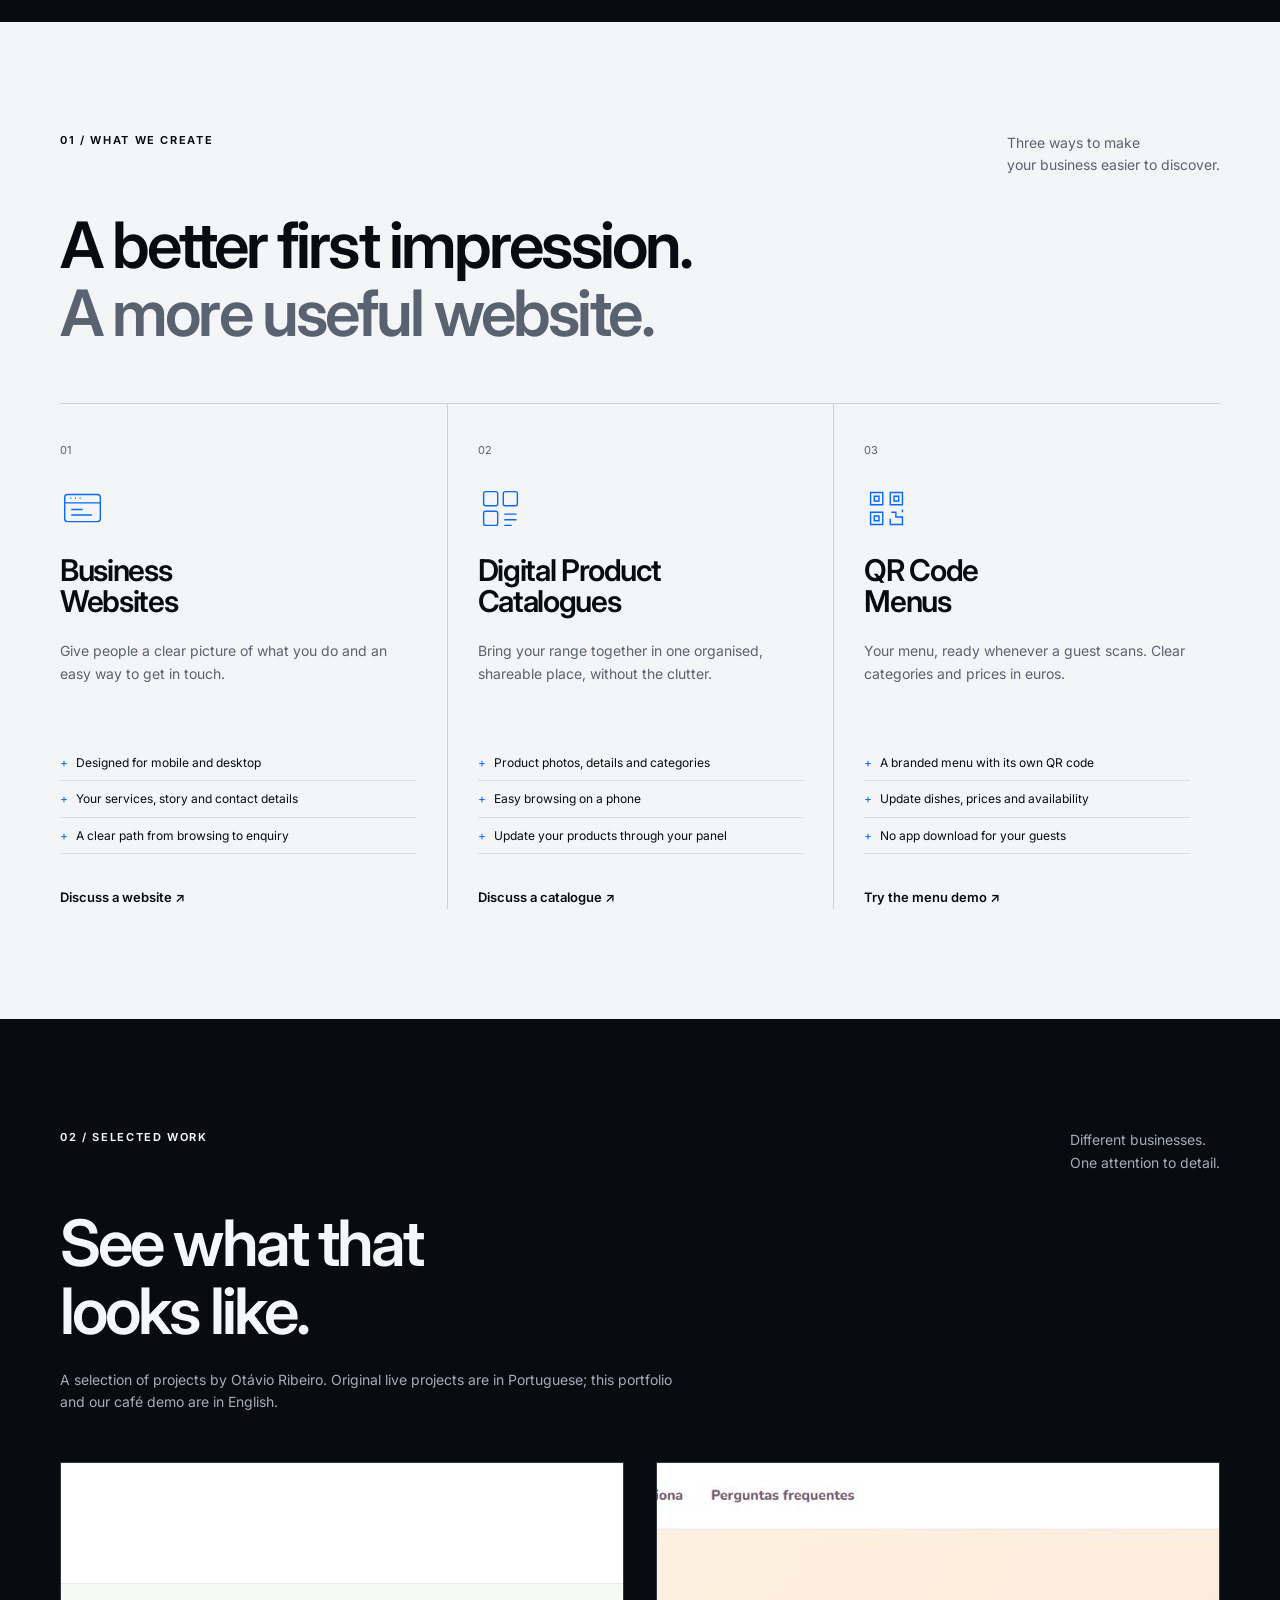
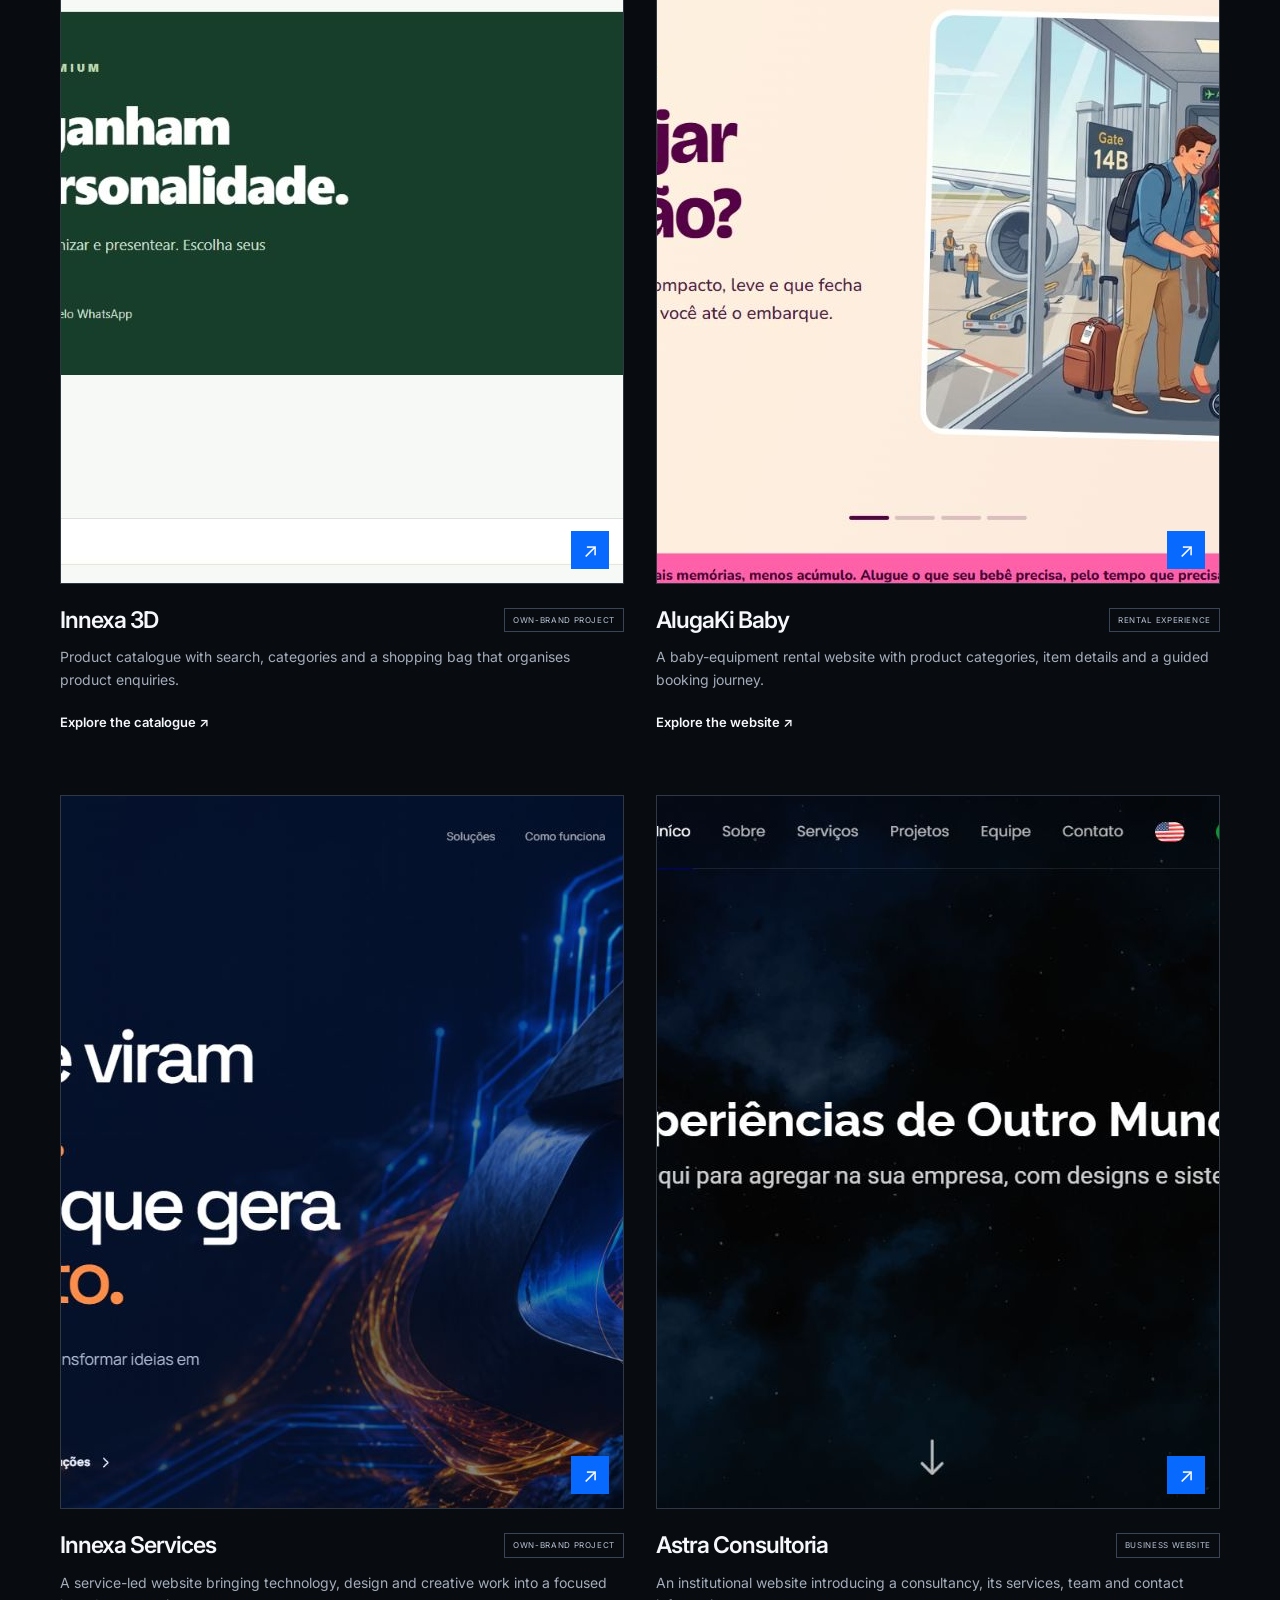
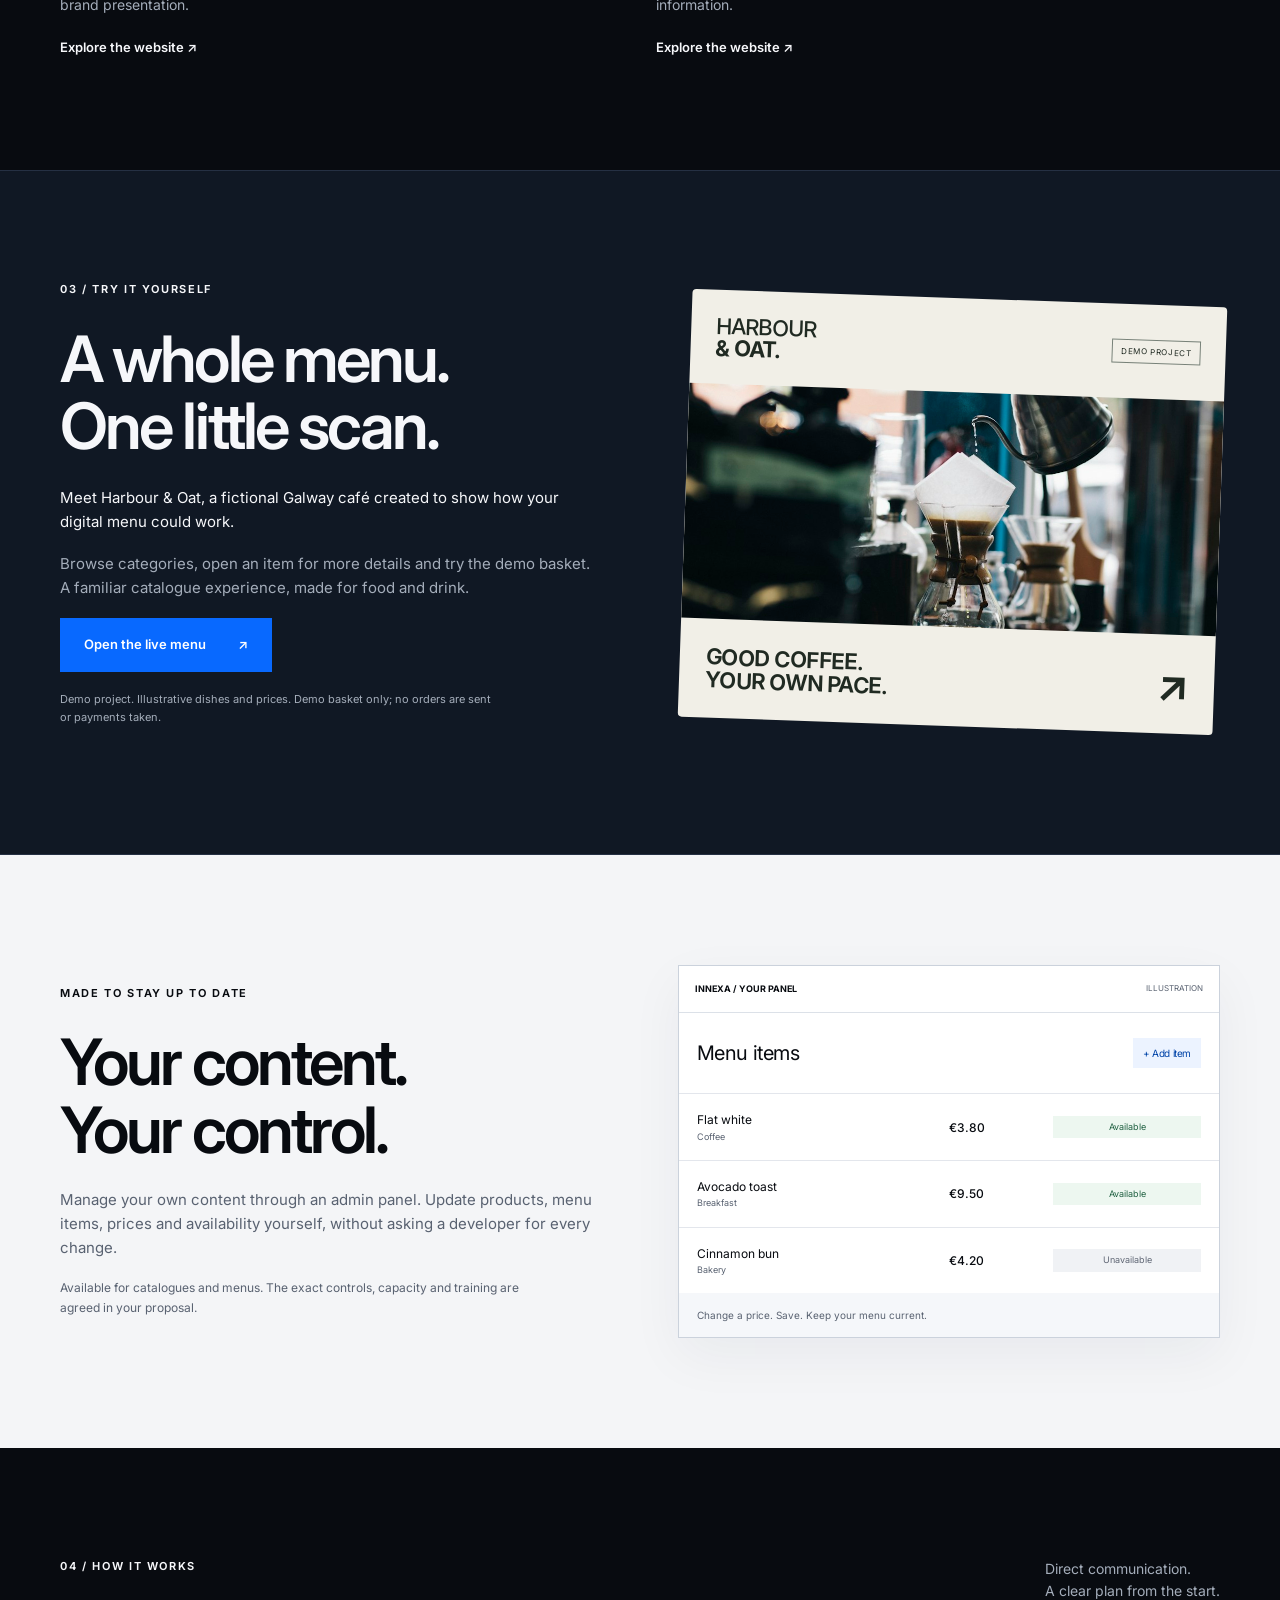
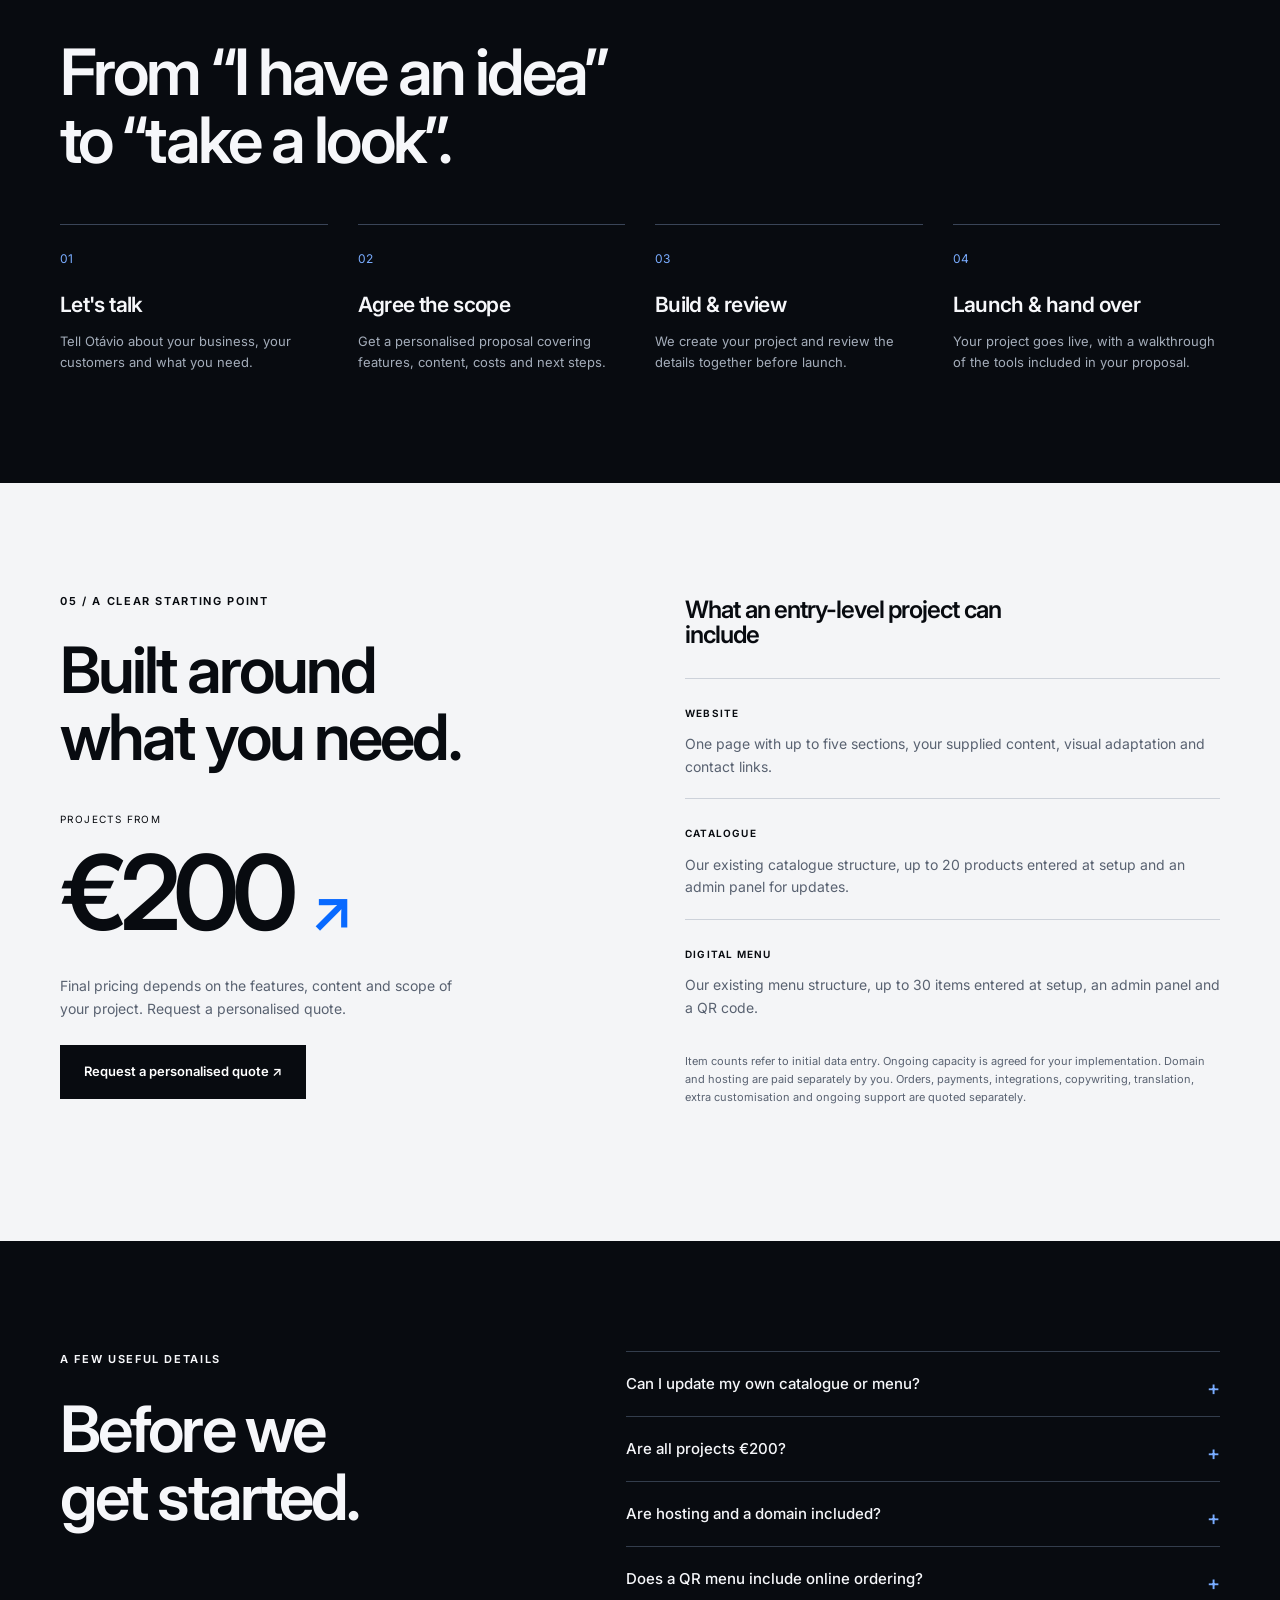
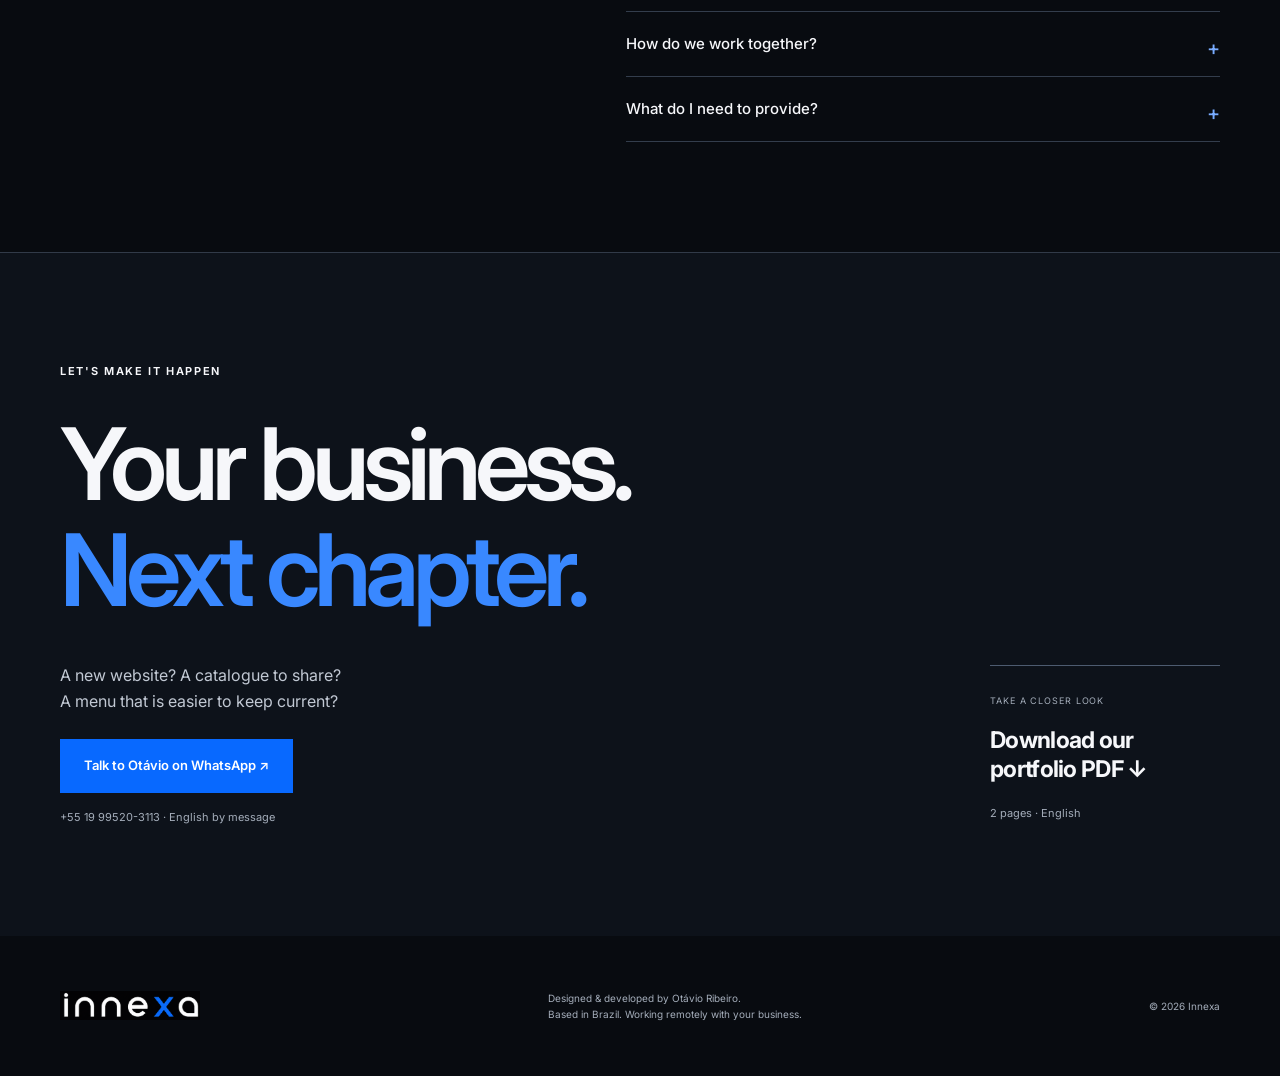
==== commit 1b43882d: "Add product details and interactive demo basket to cafe menu" ====
--- a/index.html
+++ b/index.html
@@ -4,8 +4,12 @@
   <meta charset="utf-8"><meta name="viewport" content="width=device-width,initial-scale=1">
   <title>Innexa | Websites, Catalogues & Digital Menus</title>
   <meta name="description" content="Websites, digital product catalogues and QR menus for independent businesses in Galway and beyond. Projects from €200. Built by Otávio Ribeiro, Innexa.">
-  <meta name="theme-color" content="#080b10"><meta property="og:title" content="Your next chapter, online. | Innexa"><meta property="og:description" content="Websites, digital catalogues & QR menus for your business. Explore real projects and try our live café menu demo."><meta property="og:type" content="website"><meta property="og:image" content="assets/share.png">
+  <meta name="theme-color" content="#080b10"><meta property="og:title" content="Your next chapter, online. | Innexa"><meta property="og:description" content="Websites, digital catalogues & QR menus for your business. Explore real projects and try our live café menu demo."><meta property="og:type" content="website"><meta property="og:image" content="https://innexatec.vercel.app/assets/share.png">
   <link rel="icon" href="assets/favicon.svg" type="image/svg+xml"><link rel="stylesheet" href="styles.css"><script src="app.js" defer></script>
+  <link rel="canonical" href="https://innexatec.vercel.app/">
+  <meta property="og:url" content="https://innexatec.vercel.app/">
+  <meta property="og:locale" content="en_IE">
+  <meta name="twitter:card" content="summary_large_image">
 </head>
 <body>
 <a class="skip" href="#main">Skip to content</a>
@@ -34,7 +38,7 @@
 <article class="project"><a class="project-image" href="https://innexaservio-drv7y6jo.manus.space/" target="_blank" rel="noopener noreferrer"><img loading="lazy" src="assets/innexa-services.png" width="1265" height="712" alt="Innexa services website screenshot"><span class="image-arrow" aria-hidden="true">↗</span></a><div class="project-heading"><h3>Innexa Services</h3><span class="tag">OWN-BRAND PROJECT</span></div><p>A service-led website bringing technology, design and creative work into a focused brand presentation.</p><a class="text-link" href="https://innexaservio-drv7y6jo.manus.space/" target="_blank" rel="noopener noreferrer">Explore the website ↗</a></article>
 <article class="project"><a class="project-image" href="https://astraconsultoria.free.nf/" target="_blank" rel="noopener noreferrer"><img loading="lazy" src="assets/astra.png" width="1265" height="712" alt="Astra Consultoria business website screenshot"><span class="image-arrow" aria-hidden="true">↗</span></a><div class="project-heading"><h3>Astra Consultoria</h3><span class="tag">BUSINESS WEBSITE</span></div><p>An institutional website introducing a consultancy, its services, team and contact information.</p><a class="text-link" href="https://astraconsultoria.free.nf/" target="_blank" rel="noopener noreferrer">Explore the website ↗</a></article>
 </div></section>
-<section class="section demo-section"><div class="wrap demo-layout"><div><span class="eyebrow">03 / TRY IT YOURSELF</span><h2>A whole menu.<br>One little scan.</h2><p>Meet Harbour &amp; Oat, a fictional Galway café created to show how your digital menu could work.</p><p class="muted">Browse categories, search for a dish and see prices in euros. A familiar catalogue experience, made for food and drink.</p><a class="button primary" href="menu.html">Open the live menu <span aria-hidden="true">↗</span></a><p class="small muted">Demo project. Illustrative dishes and prices. No ordering or payments.</p></div><a class="menu-preview" href="menu.html" aria-label="Try the Harbour and Oat demo menu"><div class="menu-preview-top"><span>HARBOUR<br><b>&amp; OAT.</b></span><span class="demo-label">DEMO PROJECT</span></div><img src="assets/cafe.jpg" alt="Coffee and café food, illustrative menu photography" width="900" height="600" loading="lazy"><div class="menu-preview-bottom"><span>GOOD COFFEE.<br>YOUR OWN PACE.</span><span aria-hidden="true">↗</span></div></a></div></section>
+<section class="section demo-section"><div class="wrap demo-layout"><div><span class="eyebrow">03 / TRY IT YOURSELF</span><h2>A whole menu.<br>One little scan.</h2><p>Meet Harbour &amp; Oat, a fictional Galway café created to show how your digital menu could work.</p><p class="muted">Browse categories, open an item for more details and try the demo basket. A familiar catalogue experience, made for food and drink.</p><a class="button primary" href="menu.html">Open the live menu <span aria-hidden="true">↗</span></a><p class="small muted">Demo project. Illustrative dishes and prices. Demo basket only; no orders are sent or payments taken.</p></div><a class="menu-preview" href="menu.html" aria-label="Try the Harbour and Oat demo menu"><div class="menu-preview-top"><span>HARBOUR<br><b>&amp; OAT.</b></span><span class="demo-label">DEMO PROJECT</span></div><img src="assets/cafe.jpg" alt="Coffee and café food, illustrative menu photography" width="900" height="600" loading="lazy"><div class="menu-preview-bottom"><span>GOOD COFFEE.<br>YOUR OWN PACE.</span><span aria-hidden="true">↗</span></div></a></div></section>
 <section class="section light"><div class="wrap manage-layout"><div><span class="eyebrow">MADE TO STAY UP TO DATE</span><h2>Your content.<br>Your control.</h2><p>Manage your own content through an admin panel. Update products, menu items, prices and availability yourself, without asking a developer for every change.</p><p class="small grey">Available for catalogues and menus. The exact controls, capacity and training are agreed in your proposal.</p></div><div class="admin-visual" role="img" aria-label="Illustrative admin panel showing menu items, editable prices and availability; not a connected or authenticated panel"><div class="admin-top"><b>INNEXA / YOUR PANEL</b><span>ILLUSTRATION</span></div><div class="admin-title">Menu items <span>+ Add item</span></div><div class="admin-row"><span>Flat white<small>Coffee</small></span><b>€3.80</b><span class="status">Available</span></div><div class="admin-row"><span>Avocado toast<small>Breakfast</small></span><b>€9.50</b><span class="status">Available</span></div><div class="admin-row"><span>Cinnamon bun<small>Bakery</small></span><b>€4.20</b><span class="status off">Unavailable</span></div><div class="admin-foot">Change a price. Save. Keep your menu current.</div></div></div></section>
 <section id="process" class="section wrap"><div class="section-top"><span class="eyebrow">04 / HOW IT WORKS</span><p>Direct communication.<br>A clear plan from the start.</p></div><h2>From “I have an idea”<br>to “take a look”.</h2><div class="process-grid"><article><span>01</span><h3>Let's talk</h3><p>Tell Otávio about your business, your customers and what you need.</p></article><article><span>02</span><h3>Agree the scope</h3><p>Get a personalised proposal covering features, content, costs and next steps.</p></article><article><span>03</span><h3>Build &amp; review</h3><p>We create your project and review the details together before launch.</p></article><article><span>04</span><h3>Launch &amp; hand over</h3><p>Your project goes live, with a walkthrough of the tools included in your proposal.</p></article></div></section>
 <section id="pricing" class="section light"><div class="wrap pricing-layout"><div><span class="eyebrow">05 / A CLEAR STARTING POINT</span><h2>Built around<br>what you need.</h2><div class="price"><span>PROJECTS FROM</span><strong>€200<span>↗</span></strong></div><p>Final pricing depends on the features, content and scope of your project. Request a personalised quote.</p><a class="button dark wa" href="https://wa.me/5519995203113?text=Hi%20Otavio%2C%20I%27d%20like%20a%20personalised%20quote%20for%20my%20business.">Request a personalised quote ↗</a></div><div class="starting"><h3>What an entry-level project can include</h3><article><span>WEBSITE</span><p>One page with up to five sections, your supplied content, visual adaptation and contact links.</p></article><article><span>CATALOGUE</span><p>Our existing catalogue structure, up to 20 products entered at setup and an admin panel for updates.</p></article><article><span>DIGITAL MENU</span><p>Our existing menu structure, up to 30 items entered at setup, an admin panel and a QR code.</p></article><p class="small grey">Item counts refer to initial data entry. Ongoing capacity is agreed for your implementation. Domain and hosting are paid separately by you. Orders, payments, integrations, copywriting, translation, extra customisation and ongoing support are quoted separately.</p></div></div></section>
